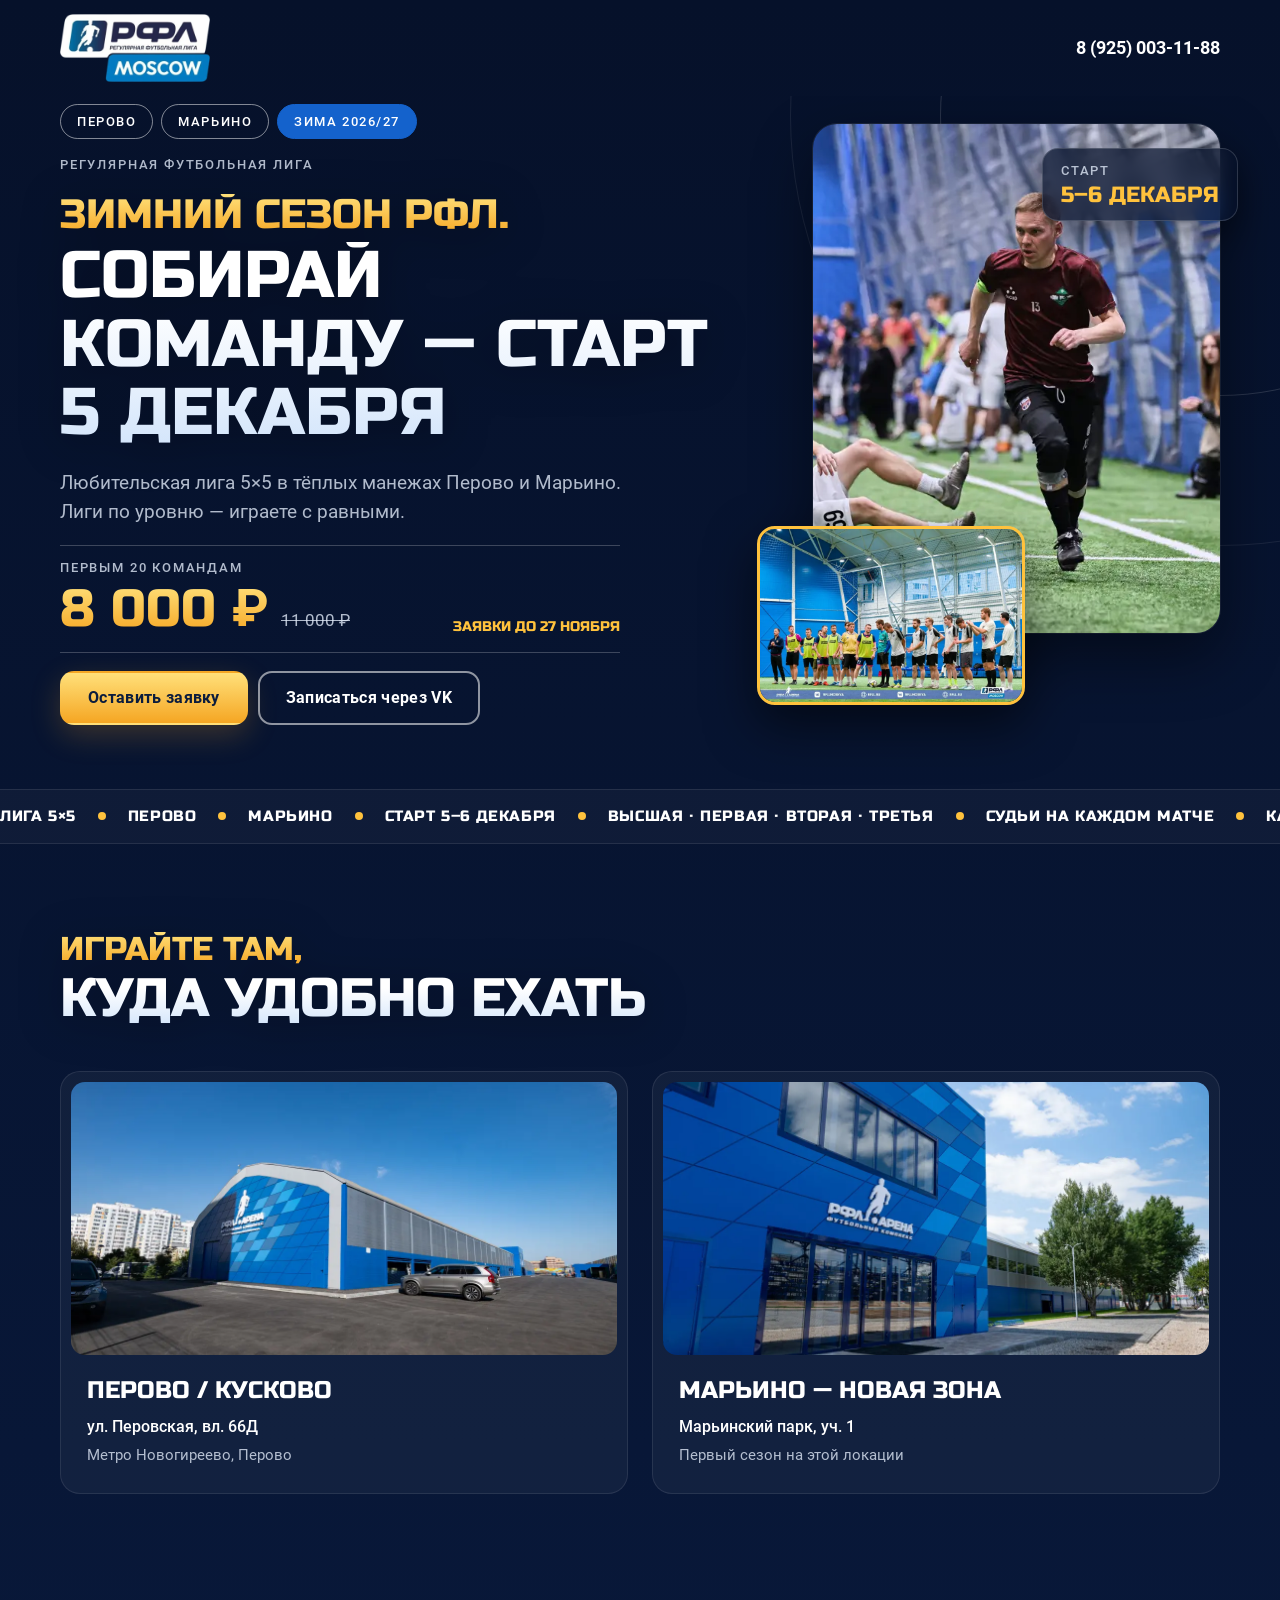
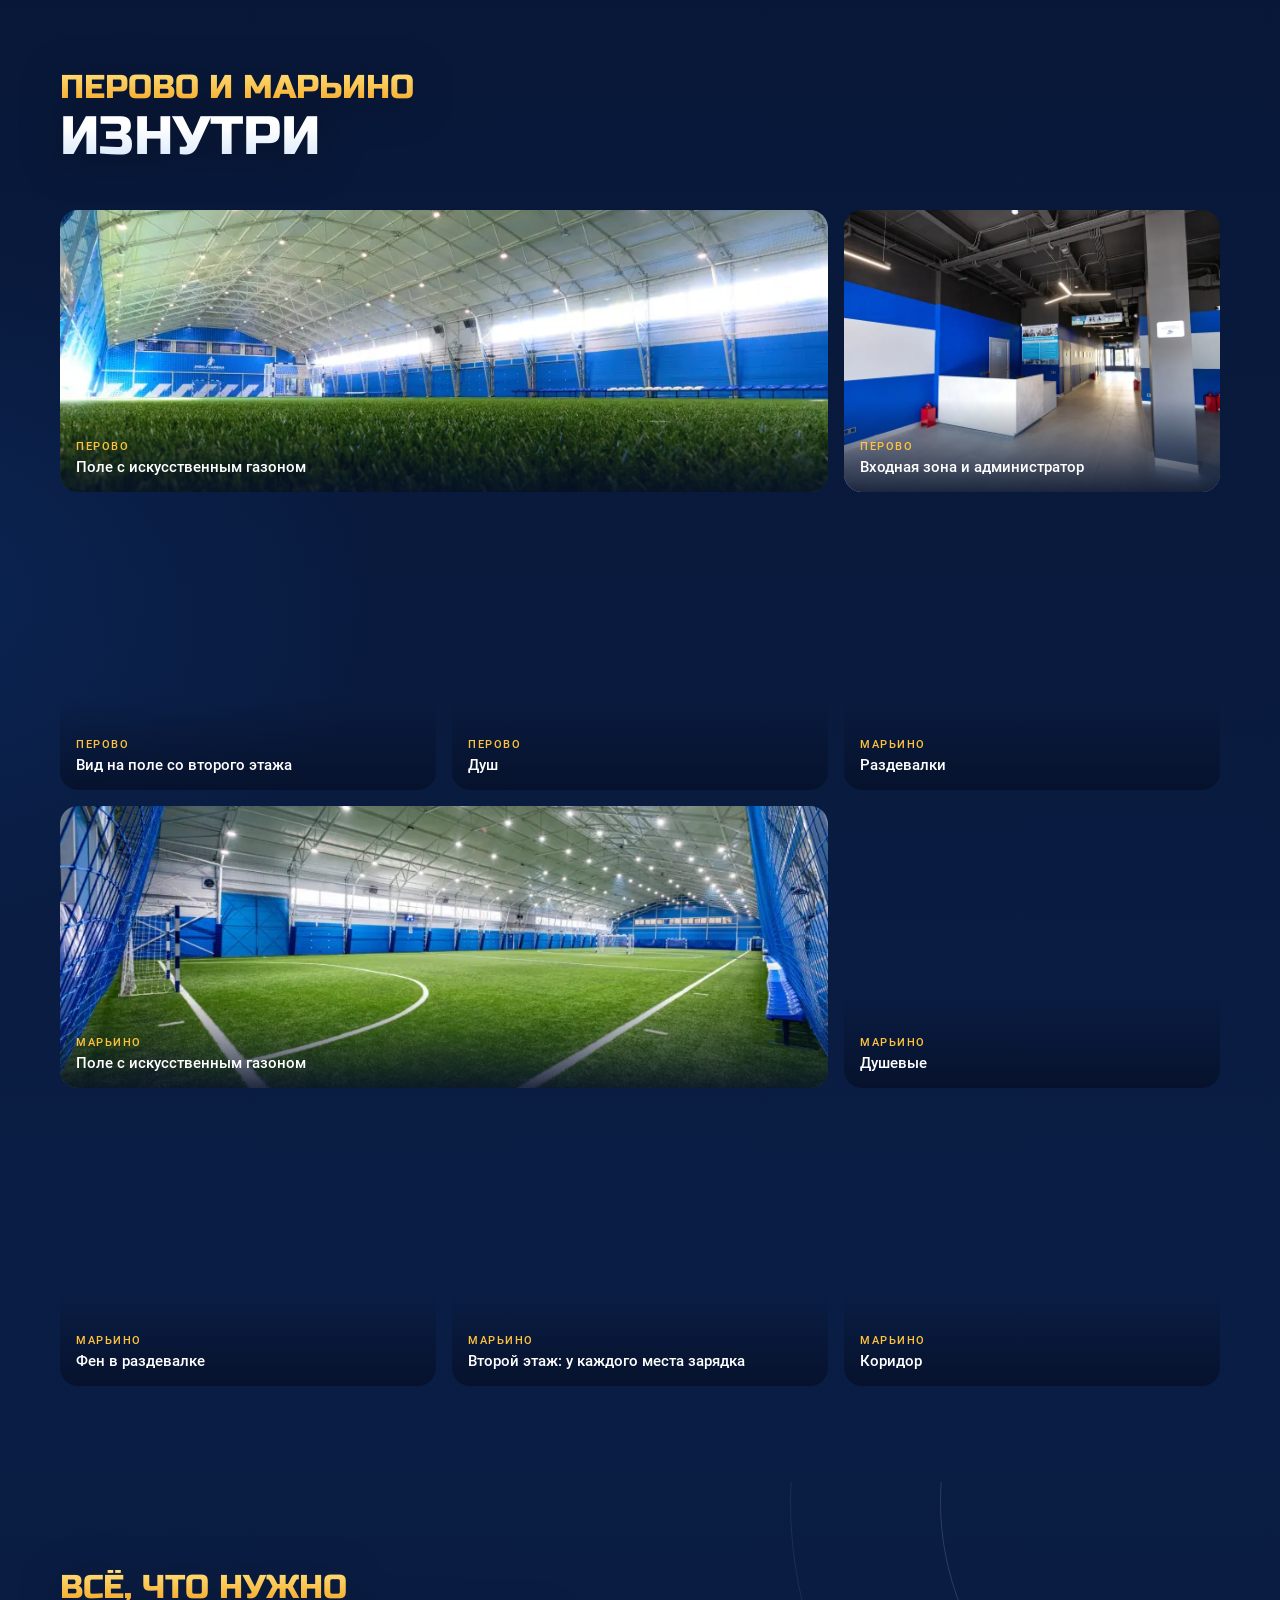
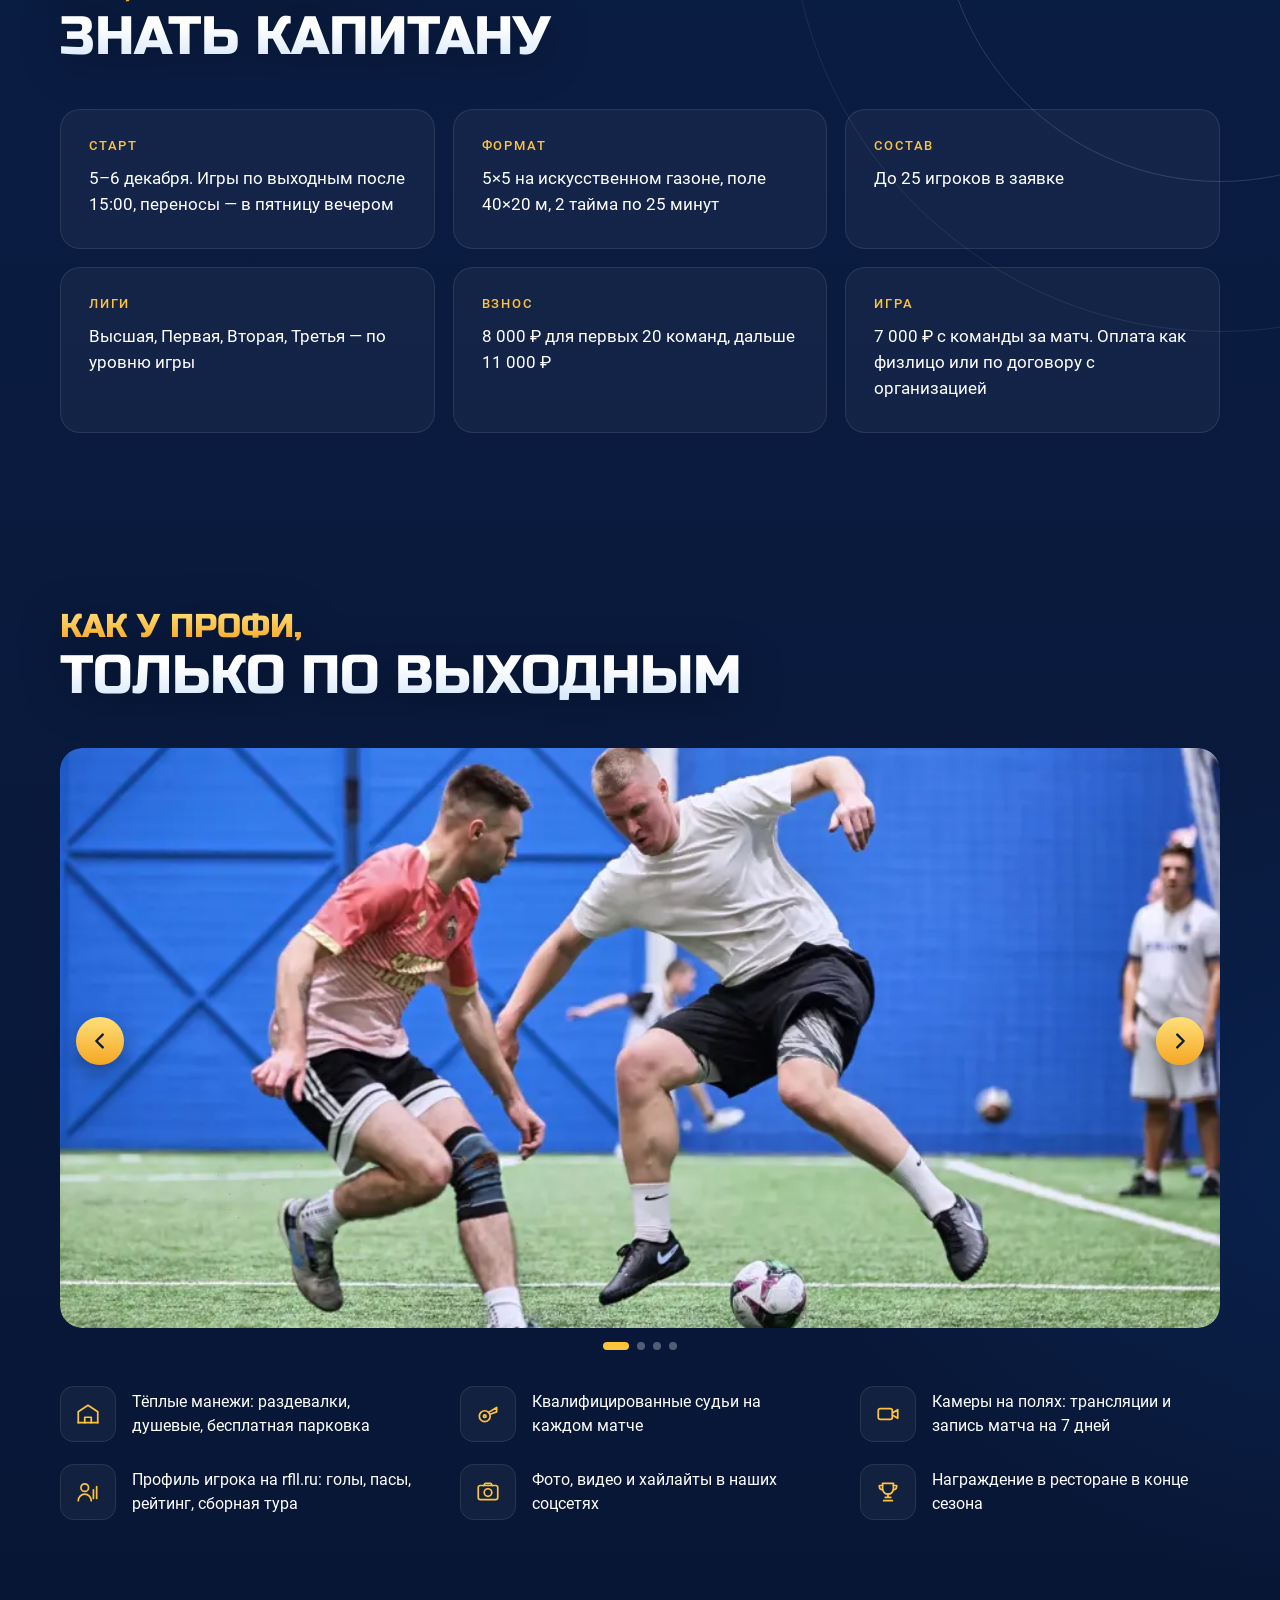
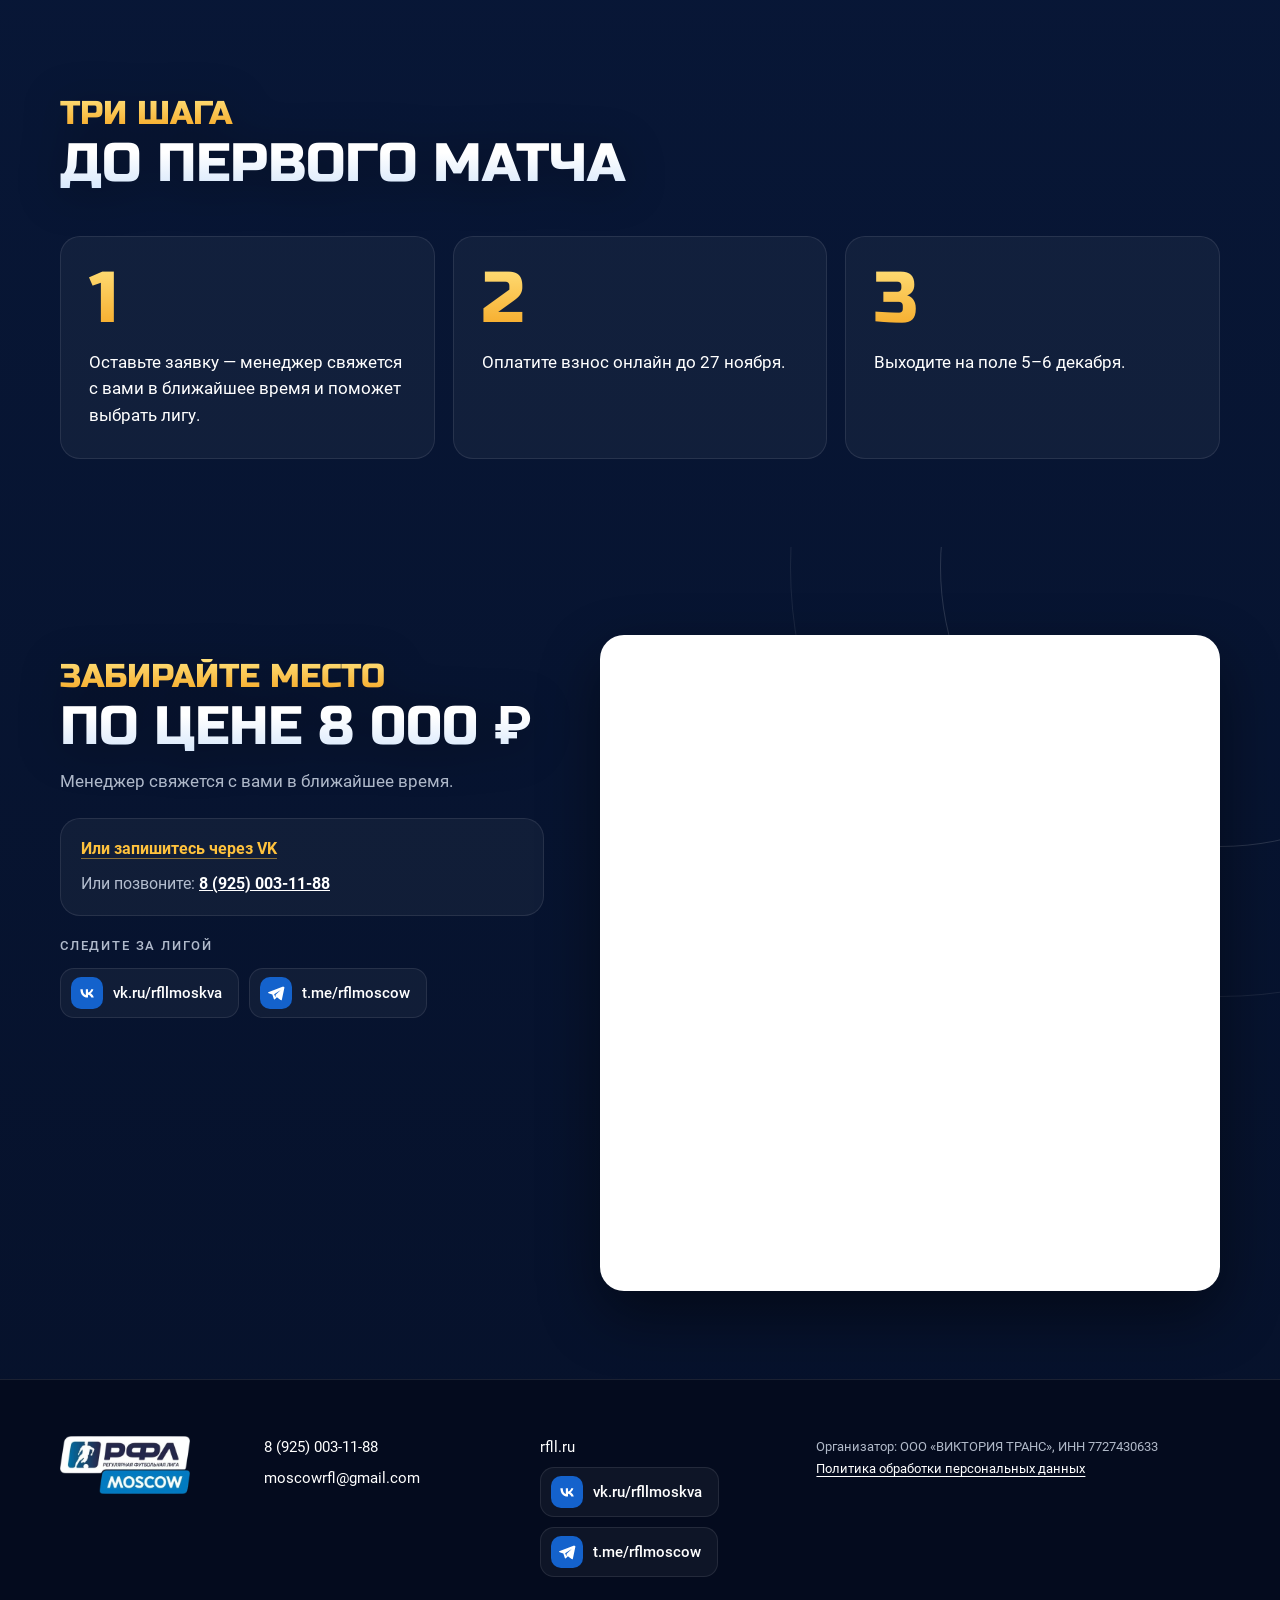
==== index.html @ 40f024b0 "Тестовая версия лендинга «Зимний сезон РФЛ» (noindex, без Метрики) Co-Authored-By: Claude Opus 5.5 <" ====
<!doctype html>
<html lang="ru">
<head>
  <meta charset="utf-8">
  <meta name="viewport" content="width=device-width, initial-scale=1, viewport-fit=cover">
  <!-- ТЕСТОВАЯ ВЕРСИЯ: не индексировать -->
  <meta name="robots" content="noindex, nofollow">
  <!-- Защита: браузер загрузит скрипты и окна только с этого сайта, из Яндекс Метрики и Яндекс Форм -->
  <meta http-equiv="Content-Security-Policy" content="default-src 'self'; script-src 'self' https://mc.yandex.ru https://mc.yandex.com https://yastatic.net https://forms.yandex.ru; style-src 'self' 'unsafe-inline'; img-src 'self' data: https://mc.yandex.ru https://mc.yandex.com; font-src 'self'; connect-src 'self' https://mc.yandex.ru https://mc.yandex.com wss://mc.yandex.ru wss://mc.yandex.com https://forms.yandex.ru; frame-src https://forms.yandex.ru https://mc.yandex.ru https://mc.yandex.com blob:; child-src blob: https://mc.yandex.ru https://mc.yandex.com; object-src 'none'; base-uri 'self'; form-action 'none'">
  <meta name="referrer" content="strict-origin-when-cross-origin">
  <title>Зимний сезон РФЛ 2026/27 — любительская лига 5×5 в Москве</title>
  <meta name="description" content="Любительская лига по мини-футболу 5×5 в тёплых манежах Перово и Марьино. Старт 5 декабря. Собирай команду и оставляй заявку.">
  <meta name="theme-color" content="#06112A">
  <meta property="og:title" content="Зимний сезон РФЛ. Собирай команду — старт 5 декабря">
  <meta property="og:description" content="Любительская лига 5×5 в тёплых манежах Перово и Марьино.">
  <meta property="og:image" content="assets/img/hero-1000.webp">
  <link rel="icon" href="assets/img/logo.webp" type="image/webp">

  <link rel="preload" href="assets/fonts/russo-one-cyrillic-400-normal.woff2" as="font" type="font/woff2" crossorigin>
  <link rel="preload" href="assets/fonts/roboto-cyrillic-400-normal.woff2" as="font" type="font/woff2" crossorigin>
  <link rel="preload" as="image" href="assets/img/hero-1000.webp" imagesrcset="assets/img/hero-1000.webp 1000w, assets/img/hero-1920.webp 1920w" imagesizes="(min-width: 960px) 560px, 100vw" fetchpriority="high">
  <link rel="stylesheet" href="style.css">

  <!-- Все тексты и настройки — в config.js. Яндекс Метрика подключается в main.js -->
  <script src="config.js" defer></script>
  <script src="main.js" defer></script>
</head>
<body>
  <noscript>
    <img src="https://mc.yandex.ru/watch/108695168" style="position:absolute;left:-9999px" alt="">
    <p class="noscript">Включите JavaScript, чтобы увидеть страницу. Или позвоните: <a href="tel:+79250031188">8 (925) 003-11-88</a></p>
  </noscript>

  <!-- 0. Шапка -->
  <header class="header">
    <div class="wrap header__in">
      <a class="header__logo" href="./" aria-label="РФЛ Москва">
        <img src="assets/img/logo.webp" width="360" height="162" alt="РФЛ — Регулярная футбольная лига, Москва" fetchpriority="high">
      </a>
      <a class="header__phone" data-tel data-phone-text href="#"></a>
    </div>
  </header>

  <main>
    <!-- 1. Первый экран -->
    <section class="hero rings" id="hero">
      <div class="wrap hero__in">
        <div class="hero__text">
          <div class="chips" id="hero-chips"></div>
          <p class="eyebrow" data-c="hero.eyebrow"></p>
          <h1 class="hero__title" data-t="hero.title"></h1>
          <p class="hero__sub" data-c="hero.subtitle"></p>
          <div class="offer" data-discount-only>
            <span class="label" data-c="earlyTeams"></span>
            <div class="offer__row">
              <span class="offer__price" data-price></span>
              <s class="offer__old" data-old-price></s>
            </div>
            <span class="offer__deadline" data-c="deadline"></span>
            <div class="countdown" id="countdown" hidden>
              <span class="label" data-c="countdownLabel"></span>
              <div class="countdown__cells" aria-live="off">
                <span><b id="cd-d">00</b>дн</span>
                <span><b id="cd-h">00</b>ч</span>
                <span><b id="cd-m">00</b>мин</span>
                <span><b id="cd-s">00</b>сек</span>
              </div>
            </div>
          </div>
          <div class="hero__btns">
            <a class="btn btn--main" href="#zayavka" data-c="hero.ctaMain"></a>
            <a class="btn btn--ghost" data-vk target="_blank" rel="noopener" data-c="hero.ctaVk"></a>
          </div>
        </div>
        <div class="hero__visual">
        <picture class="hero__photo">
          <img src="assets/img/hero-1000.webp"
               srcset="assets/img/hero-1000.webp 1000w, assets/img/hero-1920.webp 1920w"
               sizes="(min-width: 960px) 560px, 100vw" width="1920" height="1280"
               alt="Матч любительской лиги РФЛ в манеже" fetchpriority="high">
        </picture>
          <img class="hero__photo2" src="assets/img/hero-teams.webp" width="900" height="600" alt="Команды РФЛ перед матчем в манеже РФЛ Арена" loading="lazy" decoding="async">
          <div class="hero__badge"><span class="label" data-c="hero.photoBadgeLabel"></span><b data-c="hero.photoBadge"></b></div>
        </div>
      </div>
    </section>

    <!-- Бегущая строка -->
    <div class="ticker" aria-hidden="true"><div class="ticker__track" id="ticker"></div></div>

    <!-- 2. Два дивизиона -->
    <section class="section" id="divisions">
      <div class="wrap">
        <h2 class="h2 reveal" data-t="divisions.title"></h2>
        <div class="divs" id="divs-list"></div>
      </div>
    </section>

    <!-- 2а. Манежи изнутри -->
    <section class="section" id="gallery">
      <div class="wrap">
        <h2 class="h2 reveal" data-t="gallery.title"></h2>
      </div>
      <div class="gallery" id="gallery-list"></div>
    </section>

    <!-- 3. Условия -->
    <section class="section rings" id="terms">
      <div class="wrap">
        <h2 class="h2 reveal" data-t="terms.title"></h2>
        <div class="tiles" id="terms-list"></div>
      </div>
    </section>

    <!-- 4. Что получает команда -->
    <section class="section" id="benefits">
      <div class="wrap">
        <h2 class="h2 reveal" data-t="benefits.title"></h2>
        <div class="carousel reveal">
          <div class="carousel__track" id="match-photos"></div>
          <button class="carousel__btn carousel__btn--prev" type="button" aria-label="Предыдущее фото">
            <svg viewBox="0 0 24 24" aria-hidden="true"><path d="M15 5l-7 7 7 7"/></svg>
          </button>
          <button class="carousel__btn carousel__btn--next" type="button" aria-label="Следующее фото">
            <svg viewBox="0 0 24 24" aria-hidden="true"><path d="M9 5l7 7-7 7"/></svg>
          </button>
          <div class="carousel__dots" id="match-dots"></div>
        </div>
        <ul class="benefits" id="benefits-list"></ul>
      </div>
    </section>

    <!-- 5. Как записаться -->
    <section class="section" id="steps">
      <div class="wrap">
        <h2 class="h2 reveal" data-t="steps.title"></h2>
        <ol class="steps" id="steps-list"></ol>
      </div>
    </section>

    <!-- 6. Форма заявки -->
    <section class="section rings" id="zayavka">
      <div class="wrap form-wrap">
        <div class="form-head reveal">
          <h2 class="h2" data-t="form.title"></h2>
          <p class="lead" data-c="form.subtitle"></p>
        </div>

        <div class="form-card reveal" id="form-box">
          <!-- Яндекс Форма подставляется сюда из config.js (yandexFormUrl), вместе с UTM-метками -->
          <div class="form-off" id="form-off" hidden>
            <p data-c="form.unavailable"></p>
            <div class="form-off__btns">
              <a class="btn btn--main" data-tel>Позвонить</a>
              <a class="btn btn--dark" data-vk target="_blank" rel="noopener" data-c="hero.ctaVk"></a>
            </div>
          </div>
        </div>

        <div class="form-side reveal">
          <div class="form-alt">
            <a class="link-vk" data-vk target="_blank" rel="noopener" data-c="form.orVk"></a>
            <p><span data-c="form.orPhone"></span> <a data-tel data-phone-text></a></p>
          </div>
          <p class="label" data-c="socialsTitle"></p>
          <div class="socials">
            <a class="social" data-link="vkGroupUrl" target="_blank" rel="noopener" aria-label="VK лиги"><svg viewBox="0 0 24 24" aria-hidden="true"><path d="M12.8 17.5c-5.5 0-8.6-3.8-8.7-10h2.8c.1 4.6 2.1 6.5 3.7 6.9V7.5h2.6v3.9c1.6-.2 3.3-2 3.8-3.9h2.6c-.4 2.4-2.2 4.2-3.4 4.9 1.2.6 3.2 2.1 3.9 5.1h-2.9c-.6-1.9-2.1-3.3-4-3.5v3.5h-.4z"/></svg><span data-c="vkGroupText"></span></a>
            <a class="social" data-link="telegramUrl" target="_blank" rel="noopener" aria-label="Telegram лиги"><svg viewBox="0 0 24 24" aria-hidden="true"><path d="M20.6 4.3 3.4 10.9c-1.2.5-1.1 1.2-.2 1.5l4.4 1.4 1.7 5.2c.2.6.4.8.8.8s.6-.2.9-.5l2.1-2.1 4.4 3.3c.8.4 1.4.2 1.6-.8l2.9-13.6c.3-1.2-.5-1.8-1.4-1.4zM9.8 13.4l7.9-5-6.1 5.7-.3 3-1.5-3.7z"/></svg><span data-c="telegramText"></span></a>
          </div>
        </div>
      </div>
    </section>
  </main>

  <!-- 7. Подвал -->
  <footer class="footer">
    <div class="wrap footer__in">
      <img class="footer__logo" src="assets/img/logo.webp" width="360" height="162" alt="РФЛ Москва" loading="lazy">
      <div class="footer__contacts">
        <a data-tel data-phone-text></a>
        <a data-email></a>
      </div>
      <nav class="footer__links" aria-label="Мы в сети">
        <a data-link="siteUrl" target="_blank" rel="noopener">rfll.ru</a>
        <div class="socials">
            <a class="social" data-link="vkGroupUrl" target="_blank" rel="noopener" aria-label="VK лиги"><svg viewBox="0 0 24 24" aria-hidden="true"><path d="M12.8 17.5c-5.5 0-8.6-3.8-8.7-10h2.8c.1 4.6 2.1 6.5 3.7 6.9V7.5h2.6v3.9c1.6-.2 3.3-2 3.8-3.9h2.6c-.4 2.4-2.2 4.2-3.4 4.9 1.2.6 3.2 2.1 3.9 5.1h-2.9c-.6-1.9-2.1-3.3-4-3.5v3.5h-.4z"/></svg><span data-c="vkGroupText"></span></a>
            <a class="social" data-link="telegramUrl" target="_blank" rel="noopener" aria-label="Telegram лиги"><svg viewBox="0 0 24 24" aria-hidden="true"><path d="M20.6 4.3 3.4 10.9c-1.2.5-1.1 1.2-.2 1.5l4.4 1.4 1.7 5.2c.2.6.4.8.8.8s.6-.2.9-.5l2.1-2.1 4.4 3.3c.8.4 1.4.2 1.6-.8l2.9-13.6c.3-1.2-.5-1.8-1.4-1.4zM9.8 13.4l7.9-5-6.1 5.7-.3 3-1.5-3.7z"/></svg><span data-c="telegramText"></span></a>
          </div>
      </nav>
      <p class="footer__legal">
        Организатор: <span data-c="orgName"></span>, ИНН <span data-c="orgInn"></span><br>
        <a data-privacy target="_blank" rel="noopener">Политика обработки персональных данных</a>
      </p>
    </div>
  </footer>

  <!-- Просмотр фото крупно -->
  <dialog class="viewer" id="viewer" aria-label="Фото крупно">
    <img id="viewer-img" alt="">
    <p class="viewer__cap" id="viewer-cap"></p>
    <button class="viewer__close" type="button" aria-label="Закрыть">×</button>
  </dialog>

  <!-- Липкая кнопка на телефоне -->
  <div class="sticky" id="sticky" aria-hidden="true">
    <a class="btn btn--main btn--wide" href="#zayavka" tabindex="-1" data-c="stickyCta"></a>
  </div>
</body>
</html>
---- style.css ----
/* ============================================================
   ЦВЕТА — меняйте здесь, они применяются ко всей странице.
   Стиль — типографика креативов лиги (золото + белый, широкий шрифт)
   на глубоком тёмно-синем фоне с мягким синим свечением.
   ============================================================ */
:root {
  --bg: #06112A;          /* фон страницы — глубокий тёмно-синий */
  --bg-2: #0A1D44;        /* фон, светлее — для перехода */
  --glow: rgba(30, 110, 225, .32);    /* синее свечение на фоне */
  --blue: #1462CC;        /* фирменный синий: плашки, акценты */
  --navy: #0B1C3D;        /* тёмные плашки, иконки */
  --navy-soft: rgba(255, 255, 255, .045); /* карточки «стекло» */
  --card-line: rgba(255, 255, 255, .09);  /* тонкая рамка карточек */
  --gold-1: #FFE07A;      /* золото: светлый край */
  --gold-2: #F5A623;      /* золото: тёмный край */
  --gold: #FFC23D;        /* золото одним цветом (иконки, ссылки) */
  --white: #FFFFFF;
  --ice: #D3E5FB;         /* холодный белый в градиенте заголовков */
  --muted: rgba(225, 234, 248, .78);   /* второстепенный текст */
  --line: rgba(255, 255, 255, .22);

  --font-head: 'Russo One', 'Arial Black', sans-serif;  /* широкий шрифт заголовков, как в креативах */
  --font-text: 'Roboto', 'Arial', sans-serif;           /* текст, как на rfll.ru */
  --radius: 20px;
  --wrap: 1200px;
}

/* ---------- Шрифты (локально, с кириллицей) ---------- */
@font-face { font-family: 'Russo One'; font-style: normal; font-weight: 400; font-display: swap;
  src: url(assets/fonts/russo-one-cyrillic-400-normal.woff2) format('woff2'); unicode-range: U+0301, U+0400-045F, U+0490-0491, U+04B0-04B1, U+2116; }
@font-face { font-family: 'Russo One'; font-style: normal; font-weight: 400; font-display: swap;
  src: url(assets/fonts/russo-one-latin-400-normal.woff2) format('woff2'); unicode-range: U+0000-00FF, U+0131, U+0152-0153, U+02BB-02BC, U+02C6, U+02DA, U+02DC, U+2000-206F, U+20AC, U+2122, U+2191, U+2193, U+2212, U+2215, U+FEFF, U+FFFD; }
@font-face { font-family: 'Roboto'; font-style: normal; font-weight: 400; font-display: swap;
  src: url(assets/fonts/roboto-cyrillic-400-normal.woff2) format('woff2'); unicode-range: U+0301, U+0400-045F, U+0490-0491, U+04B0-04B1, U+2116; }
@font-face { font-family: 'Roboto'; font-style: normal; font-weight: 400; font-display: swap;
  src: url(assets/fonts/roboto-latin-ext-400-normal.woff2) format('woff2'); unicode-range: U+0100-02AF, U+20A0-20AB, U+20AD-20C0, U+2113, U+2C60-2C7F, U+A720-A7FF; }
@font-face { font-family: 'Roboto'; font-style: normal; font-weight: 400; font-display: swap;
  src: url(assets/fonts/roboto-latin-400-normal.woff2) format('woff2'); unicode-range: U+0000-00FF, U+0131, U+0152-0153, U+02BB-02BC, U+02C6, U+02DA, U+02DC, U+2000-206F, U+20AC, U+2122, U+2191, U+2193, U+2212, U+2215, U+FEFF, U+FFFD; }
@font-face { font-family: 'Roboto'; font-style: normal; font-weight: 500; font-display: swap;
  src: url(assets/fonts/roboto-cyrillic-500-normal.woff2) format('woff2'); unicode-range: U+0301, U+0400-045F, U+0490-0491, U+04B0-04B1, U+2116; }
@font-face { font-family: 'Roboto'; font-style: normal; font-weight: 500; font-display: swap;
  src: url(assets/fonts/roboto-latin-ext-500-normal.woff2) format('woff2'); unicode-range: U+0100-02AF, U+20A0-20AB, U+20AD-20C0, U+2113, U+2C60-2C7F, U+A720-A7FF; }
@font-face { font-family: 'Roboto'; font-style: normal; font-weight: 500; font-display: swap;
  src: url(assets/fonts/roboto-latin-500-normal.woff2) format('woff2'); unicode-range: U+0000-00FF, U+0131, U+0152-0153, U+02BB-02BC, U+02C6, U+02DA, U+02DC, U+2000-206F, U+20AC, U+2122, U+2191, U+2193, U+2212, U+2215, U+FEFF, U+FFFD; }
@font-face { font-family: 'Roboto'; font-style: normal; font-weight: 700; font-display: swap;
  src: url(assets/fonts/roboto-cyrillic-700-normal.woff2) format('woff2'); unicode-range: U+0301, U+0400-045F, U+0490-0491, U+04B0-04B1, U+2116; }
@font-face { font-family: 'Roboto'; font-style: normal; font-weight: 700; font-display: swap;
  src: url(assets/fonts/roboto-latin-ext-700-normal.woff2) format('woff2'); unicode-range: U+0100-02AF, U+20A0-20AB, U+20AD-20C0, U+2113, U+2C60-2C7F, U+A720-A7FF; }
@font-face { font-family: 'Roboto'; font-style: normal; font-weight: 700; font-display: swap;
  src: url(assets/fonts/roboto-latin-700-normal.woff2) format('woff2'); unicode-range: U+0000-00FF, U+0131, U+0152-0153, U+02BB-02BC, U+02C6, U+02DA, U+02DC, U+2000-206F, U+20AC, U+2122, U+2191, U+2193, U+2212, U+2215, U+FEFF, U+FFFD; }

/* ---------- База ---------- */
*, *::before, *::after { box-sizing: border-box; }
html { -webkit-text-size-adjust: 100%; scroll-padding-top: 16px; }
body {
  margin: 0;
  background:
    radial-gradient(1100px 620px at 88% -8%, var(--glow), transparent 62%),
    radial-gradient(900px 600px at -12% 34%, rgba(20, 98, 204, .16), transparent 60%),
    radial-gradient(1000px 700px at 110% 68%, rgba(20, 98, 204, .14), transparent 60%),
    linear-gradient(180deg, var(--bg) 0%, var(--bg-2) 45%, var(--bg) 100%);
  background-color: var(--bg);
  color: var(--white);
  font: 400 16px/1.55 var(--font-text);
  -webkit-font-smoothing: antialiased;
  overflow-x: hidden;
}
img { display: block; max-width: 100%; height: auto; }
a { color: inherit; }
p, h1, h2, h3 { margin: 0; }
:focus-visible { outline: 3px solid var(--gold); outline-offset: 3px; border-radius: 4px; }

.wrap { width: 100%; max-width: var(--wrap); margin: 0 auto; padding: 0 20px; }

/* Двухцветные заголовки, как в креативах: золотая строка + крупная белая.
   Части делятся символом | в config.js */
.t-gold, .t-white { display: block; }
.t-gold {
  background: linear-gradient(180deg, var(--gold-1), var(--gold-2));
  -webkit-background-clip: text; background-clip: text; color: transparent;
  font-size: .62em;
  margin-bottom: .14em;
}
.t-white {
  background: linear-gradient(180deg, var(--white) 30%, var(--ice));
  -webkit-background-clip: text; background-clip: text; color: transparent;
}
.h2, .hero__title {
  font-family: var(--font-head);
  font-weight: 400;
  text-transform: uppercase;
  filter: drop-shadow(0 6px 22px rgba(0, 0, 0, .35));
}
.h2 {
  font-size: clamp(28px, 6.6vw, 54px);
  line-height: 1.04;
  margin-bottom: clamp(28px, 5vw, 44px);
  max-width: 16em;
}
.h3 { font: 400 20px/1.15 var(--font-head); text-transform: uppercase; }
.rub { font-family: var(--font-text); font-weight: 700; }   /* в Russo One нет знака ₽ */

/* Подписи капсом с разрядкой */
.label, .eyebrow {
  font: 500 13px/1.3 var(--font-text);
  letter-spacing: .14em;
  text-transform: uppercase;
  color: var(--muted);
}
.lead { color: var(--muted); font-size: 17px; }

/* Плашки-«таблетки» */
.chips { display: flex; flex-wrap: wrap; gap: 8px; }
.chip {
  font: 500 13px/1 var(--font-text); letter-spacing: .12em; text-transform: uppercase;
  padding: 10px 16px; border-radius: 999px;
  border: 1.5px solid rgba(255, 255, 255, .85);
}
.chip { border-color: rgba(255, 255, 255, .5); }
.chip--dark { background: var(--blue); border-color: var(--blue); }

/* Тонкие окружности-декор в углу блока, как в креативах */
.rings { overflow: hidden; }
.rings::before, .rings::after {
  content: ''; position: absolute; z-index: -1; pointer-events: none;
  border-radius: 50%; border: 1px solid rgba(255, 255, 255, .14);
}
.rings::before { width: 560px; height: 560px; right: -220px; top: -260px; }
.rings::after { width: 860px; height: 860px; right: -370px; top: -410px; border-color: rgba(255, 255, 255, .08); }

/* ---------- Кнопки ---------- */
.btn {
  display: inline-flex; align-items: center; justify-content: center; gap: 10px;
  min-height: 54px; padding: 12px 26px;
  border-radius: 14px; border: 2px solid transparent;
  font: 700 16px/1.2 var(--font-text); letter-spacing: .02em;
  text-decoration: none; text-align: center;
  cursor: pointer;
  transition: filter .2s, background-color .2s, border-color .2s;
}
.btn--main { background: linear-gradient(180deg, var(--gold-1), var(--gold-2)); color: var(--navy); box-shadow: 0 10px 30px rgba(245, 166, 35, .22); }
.btn--main:hover { filter: brightness(1.06); }
.btn--ghost { border-color: rgba(255, 255, 255, .55); color: var(--white); background: transparent; }
.btn--ghost:hover { background: rgba(255, 255, 255, .12); border-color: var(--white); }
.btn--dark { background: var(--navy); color: var(--white); }
.btn--dark:hover { background: #142a55; }
.btn--wide { width: 100%; }

/* ---------- 0. Шапка ---------- */
.header__in { display: flex; align-items: center; justify-content: space-between; height: 72px; }
.header__logo img { width: 112px; }
.header__phone { font: 700 15px/1 var(--font-text); text-decoration: none; white-space: nowrap; padding: 10px 0; }
.header__phone:hover { color: var(--gold); }

/* ---------- 1. Первый экран ---------- */
.hero { position: relative; padding: 4px 0 40px; isolation: isolate; }
.hero__in { display: grid; gap: 28px; }
.hero__text { display: grid; gap: 14px; align-content: start; min-width: 0; }
.hero__title { font-size: clamp(29px, 8.6vw, 66px); line-height: 1.04; margin: 2px 0; }
.hero__sub { color: var(--muted); font-size: clamp(15px, 4vw, 19px); max-width: 32em; }

.offer {
  display: grid; grid-template-columns: 1fr auto; gap: 6px 18px; align-items: end;
  padding: 14px 0 16px;
  border-top: 1px solid var(--line); border-bottom: 1px solid var(--line);
  max-width: 560px;
}
.offer .label { grid-column: 1 / -1; }
.offer__row { display: flex; align-items: baseline; gap: 12px; flex-wrap: wrap; }
.offer__price {
  font: 400 40px/1 var(--font-head);
  background: linear-gradient(180deg, var(--gold-1), var(--gold-2));
  -webkit-background-clip: text; background-clip: text; color: transparent;
}
.offer__old { color: var(--muted); font-size: 17px; }
.offer__deadline { font: 400 14px/1.2 var(--font-head); text-transform: uppercase; color: var(--gold); text-align: right; }

/* Обратный отсчёт */
.countdown { grid-column: 1 / -1; display: grid; gap: 8px; margin-top: 6px; }
.countdown[hidden] { display: none; }
.countdown__cells { display: flex; gap: 8px; }
.countdown__cells span {
  display: grid; justify-items: center; gap: 2px; min-width: 58px; padding: 8px 6px 7px;
  border-radius: 12px; background: var(--navy-soft); border: 1px solid var(--card-line);
  font: 500 11px/1 var(--font-text); letter-spacing: .08em; text-transform: uppercase; color: var(--muted);
}
.countdown__cells b { font: 400 24px/1 var(--font-head); color: var(--white); font-variant-numeric: tabular-nums; }

.hero__btns { display: flex; flex-direction: column; gap: 10px; }
/* Коллаж на первом экране */
.hero__visual { position: relative; }
.hero__badge { display: none; }
.hero__photo2 {
  display: block; width: 100%; margin-top: 12px;
  aspect-ratio: 3 / 2; object-fit: cover; border-radius: 18px;
  border: 2px solid var(--gold); box-shadow: 0 18px 40px rgba(0, 0, 0, .45);
}
.hero__photo { display: block; border-radius: 24px; overflow: hidden; box-shadow: 0 24px 60px rgba(0, 0, 0, .45), 0 0 0 1px var(--card-line); }
.hero__photo img { width: 100%; aspect-ratio: 4 / 3; object-fit: cover; object-position: 58% 30%; }

@media (max-width: 559px) {
  .offer { grid-template-columns: 1fr; }
  .offer__deadline { text-align: left; }
}
@media (min-width: 560px) {
  .hero__btns { flex-direction: row; }
}
@media (min-width: 960px) {
  .header__in { height: 96px; }
  .header__logo img { width: 150px; }
  .header__phone { font-size: 18px; }
  .hero { padding: 8px 0 64px; }
  .hero__in { grid-template-columns: 1.4fr 1fr; gap: 48px; align-items: center; }
  .hero__text { gap: 18px; }
  .hero__photo img { aspect-ratio: 4 / 5; }
  .offer__price { font-size: 52px; }
  .hero__visual { padding: 0 0 72px 56px; }
  .hero__photo2 {
    position: absolute; left: 0; bottom: 0; width: 58%; margin: 0;
    border-width: 3px; box-shadow: 0 20px 50px rgba(0, 0, 0, .55);
  }
  .hero__badge {
    display: grid; gap: 4px; position: absolute; top: 24px; right: -18px;
    padding: 14px 18px; border-radius: 16px;
    background: rgba(6, 17, 42, .72); border: 1px solid rgba(255, 255, 255, .16);
    backdrop-filter: blur(10px); -webkit-backdrop-filter: blur(10px);
    box-shadow: 0 14px 34px rgba(0, 0, 0, .45);
  }
  .hero__badge b { font: 400 22px/1 var(--font-head); text-transform: uppercase; color: var(--gold); }
}
/* Низкие экраны телефонов (iPhone SE и т.п.): всё должно влезть до кнопки */
@media (max-width: 559px) and (max-height: 700px) {
  .header__in { height: 62px; }
  .hero .chips { display: none; }
  .hero__text { gap: 10px; }
  .hero__title { font-size: 26px; }
  .hero__sub { font-size: 14px; }
  .offer { padding: 10px 0 12px; }
  .offer__price { font-size: 32px; }
  .btn { min-height: 48px; }
  .hero__btns { gap: 8px; }
}

/* ---------- Бегущая строка ---------- */
.ticker {
  overflow: hidden; white-space: nowrap;
  border-top: 1px solid var(--card-line); border-bottom: 1px solid var(--card-line);
  background: rgba(255, 255, 255, .03);
  padding: 14px 0;
}
.ticker__track { display: inline-flex; animation: ticker 40s linear infinite; }
.ticker__track span {
  display: inline-flex; align-items: center;
  font: 400 15px/1 var(--font-head); text-transform: uppercase; letter-spacing: .04em; color: var(--white);
}
.ticker__track span::after { content: ''; width: 8px; height: 8px; margin: 0 22px; border-radius: 50%; background: var(--gold); }
@keyframes ticker { to { transform: translateX(-50%); } }

/* Появление первого экрана по очереди при загрузке */
@keyframes rise { from { opacity: 0; transform: translateY(22px); } to { opacity: 1; transform: none; } }
.hero__text > *, .hero__visual { animation: rise .7s cubic-bezier(.2, .7, .2, 1) both; }
.hero__text > :nth-child(2) { animation-delay: .06s; }
.hero__text > :nth-child(3) { animation-delay: .12s; }
.hero__text > :nth-child(4) { animation-delay: .2s; }
.hero__text > :nth-child(5) { animation-delay: .28s; }
.hero__text > :nth-child(6) { animation-delay: .36s; }
.hero__visual { animation-delay: .2s; }

/* ---------- Секции ---------- */
.section { padding: clamp(56px, 8vw, 88px) 0; position: relative; isolation: isolate; }

/* 2. Дивизионы */
.divs { display: grid; gap: 20px; }
.div-card { background: var(--navy-soft); border: 1px solid var(--card-line); border-radius: var(--radius); padding: 10px; }
.div-card img { width: 100%; aspect-ratio: 16 / 8; object-fit: cover; border-radius: 14px; }
.div-card__body { padding: 18px 12px 12px; }
.div-card__addr { margin-top: 10px; font-weight: 500; }
.div-card__note { margin-top: 4px; color: var(--muted); font-size: 15px; }
@media (min-width: 760px) {
  .divs { grid-template-columns: 1fr 1fr; gap: 24px; }
  .div-card__body { padding: 22px 16px 16px; }
  .h3 { font-size: 24px; }
}

/* 3. Условия */
.tiles { display: grid; gap: 12px; grid-template-columns: 1fr; }
.tile { padding: 22px 22px 24px; border-radius: var(--radius); background: var(--navy-soft); border: 1px solid var(--card-line); }
.tile .label { color: var(--gold); margin-bottom: 10px; }
.tile__text { font-size: 16px; }
@media (min-width: 600px) { .tiles { grid-template-columns: 1fr 1fr; } }
@media (min-width: 960px) {
  .tiles { grid-template-columns: repeat(3, 1fr); gap: 18px; }
  .tile { padding: 28px 28px 30px; }
  .tile__text { font-size: 17px; }
}

/* Фото-кнопка: по клику открывается крупно */
.photo {
  display: block; width: 100%; padding: 0; border: 0; background: none; cursor: zoom-in;
  border-radius: 18px; overflow: hidden; position: relative;
}
.photo img { width: 100%; height: 100%; object-fit: cover; transition: transform .5s ease; }
.photo:hover img { transform: scale(1.04); }

/* 2а. Галерея манежей: на телефоне листается пальцем, на компьютере — сетка */
.gallery {
  display: grid; grid-auto-flow: column; grid-auto-columns: 78%;
  gap: 12px; overflow-x: auto; scroll-snap-type: x mandatory;
  padding: 0 20px 8px; scrollbar-width: none;
}
.gallery::-webkit-scrollbar { display: none; }
.gallery__item { margin: 0; scroll-snap-align: center; }
.gallery__item .photo { aspect-ratio: 4 / 3; }
.gallery__item figcaption {
  position: absolute; left: 0; right: 0; bottom: 0;
  padding: 40px 16px 14px; text-align: left;
  font: 500 15px/1.3 var(--font-text); color: var(--white);
  background: linear-gradient(0deg, rgba(6, 17, 42, .88), rgba(6, 17, 42, 0));
}
.gallery__item figcaption .label { display: block; color: var(--gold); font-size: 11px; margin-bottom: 4px; }
@media (min-width: 900px) {
  .gallery {
    grid-auto-flow: row; grid-template-columns: repeat(3, minmax(0, 1fr)); grid-auto-columns: auto;
    overflow: visible; gap: 16px;
    width: 100%; max-width: var(--wrap); margin: 0 auto;
    grid-auto-flow: row dense;
  }
  /* широкие фото — на две колонки, высота как у соседей в ряду */
  .gallery__item { display: flex; min-width: 0; }
  .gallery__item .photo { flex: 1; min-width: 0; }
  .gallery__item--wide { grid-column: span 2; }
  .gallery__item--wide .photo { aspect-ratio: auto; }
  .gallery__item--wide .photo img { position: absolute; inset: 0; }
}

/* 4. Что получает команда — карусель фото с матчей */
.carousel { position: relative; margin-bottom: 36px; }
.carousel__track {
  display: grid; grid-auto-flow: column; grid-auto-columns: 100%;
  column-gap: 12px; overflow-x: auto; scroll-snap-type: x mandatory;
  border-radius: 22px; scrollbar-width: none;
}
.carousel__track::-webkit-scrollbar { display: none; }
.carousel__slide { scroll-snap-align: start; }
.carousel__slide .photo { aspect-ratio: 4 / 3; border-radius: 22px; }
.carousel__btn {
  position: absolute; top: calc(50% - 32px); z-index: 2;
  width: 48px; height: 48px; border-radius: 50%; border: 0; cursor: pointer;
  display: none; place-items: center;
  background: linear-gradient(180deg, var(--gold-1), var(--gold-2));
  box-shadow: 0 8px 22px rgba(0, 0, 0, .35);
}
.carousel__btn svg { width: 22px; height: 22px; fill: none; stroke: var(--navy); stroke-width: 2.6; stroke-linecap: round; stroke-linejoin: round; }
.carousel__btn--prev { left: 16px; }
.carousel__btn--next { right: 16px; }
.carousel__dots { display: flex; justify-content: center; gap: 8px; margin-top: 14px; }
.carousel__dots button {
  width: 8px; height: 8px; padding: 0; border: 0; border-radius: 99px; cursor: pointer;
  background: rgba(255, 255, 255, .3); transition: width .25s, background-color .25s;
}
.carousel__dots button.is-on { width: 26px; background: var(--gold); }
@media (min-width: 760px) {
  .carousel__slide .photo { aspect-ratio: 16 / 8; }
  .carousel__btn { display: grid; }
}
.benefits { list-style: none; margin: 0; padding: 0; display: grid; gap: 18px; }
.benefit { display: flex; gap: 16px; align-items: center; font-size: 16px; }
.benefit svg {
  flex: none; width: 56px; height: 56px; padding: 14px;
  border-radius: 14px;
  background: var(--navy-soft); border: 1px solid var(--card-line);
  fill: none; stroke: var(--gold); stroke-width: 1.6; stroke-linecap: round; stroke-linejoin: round;
}
@media (min-width: 760px) { .benefits { grid-template-columns: 1fr 1fr; gap: 22px 40px; } }
@media (min-width: 1040px) { .benefits { grid-template-columns: repeat(3, 1fr); } }

/* 5. Шаги */
.steps { list-style: none; margin: 0; padding: 0; display: grid; gap: 14px; }
.step {
  display: flex; gap: 18px; align-items: center;
  background: var(--navy-soft); border: 1px solid var(--card-line); border-radius: var(--radius);
  padding: 18px 22px;
}
.step__num {
  flex: none;
  font: 400 52px/1 var(--font-head);
  background: linear-gradient(180deg, var(--gold-1), var(--gold-2));
  -webkit-background-clip: text; background-clip: text; color: transparent;
  min-width: 44px;
}
.step p { font-size: 17px; }
@media (min-width: 860px) {
  .steps { grid-template-columns: repeat(3, 1fr); gap: 18px; }
  .step { flex-direction: column; align-items: flex-start; gap: 14px; padding: 26px 28px 30px; }
  .step__num { font-size: 72px; }
}

/* 6. Форма */
.form-wrap { display: grid; gap: 24px; }
.form-head .h2 { margin-bottom: 12px; }
.form-card {
  background: var(--white);
  color: var(--navy);
  border-radius: 24px;
  padding: 24px 20px;
  max-width: 620px;
  width: 100%;
  box-shadow: 0 24px 60px rgba(0, 0, 0, .45);
}
.form-card:has(.form-frame) { padding: 8px; }
/* Окно Яндекс Формы */
.form-frame { display: block; width: 100%; min-height: 640px; border: 0; }
.form-off { display: grid; gap: 16px; font-size: 17px; }
.form-off[hidden] { display: none; }
.form-off__btns { display: flex; flex-wrap: wrap; gap: 10px; }

/* Запасные способы и соцсети */
.form-side { display: grid; gap: 14px; max-width: 520px; align-content: start; }
.form-alt {
  display: grid; gap: 10px;
  background: var(--navy-soft); border: 1px solid var(--card-line); border-radius: var(--radius);
  padding: 18px 20px; color: var(--muted);
}
.form-side .label { margin-top: 8px; }

/* Кнопки соцсетей */
.socials { display: flex; flex-wrap: wrap; gap: 10px; }
.social {
  display: inline-flex; align-items: center; gap: 10px;
  min-height: 48px; padding: 8px 16px 8px 10px;
  border-radius: 14px; border: 1px solid var(--card-line);
  background: var(--navy-soft);
  font: 500 15px/1 var(--font-text); color: var(--white); text-decoration: none;
  transition: border-color .2s, background-color .2s;
}
.social:hover { border-color: var(--gold); background: rgba(255, 194, 61, .08); }
.social svg { width: 32px; height: 32px; padding: 6px; border-radius: 10px; background: var(--blue); fill: var(--white); flex: none; }

/* Просмотр фото крупно */
.viewer {
  border: 0; padding: 0; background: transparent; max-width: min(1200px, 94vw); max-height: 92vh; overflow: visible;
}
.viewer::backdrop { background: rgba(3, 9, 24, .9); }
.viewer img { max-width: 100%; max-height: 82vh; border-radius: 16px; margin: 0 auto; }
.viewer__cap { color: var(--white); text-align: center; margin-top: 12px; font-size: 15px; }
.viewer__close {
  position: absolute; top: -14px; right: -6px;
  width: 44px; height: 44px; border-radius: 50%; border: 0;
  background: var(--gold); color: var(--navy); font: 700 26px/1 var(--font-text); cursor: pointer;
}
.form-alt a { color: var(--white); font-weight: 700; }
.form-alt .link-vk { color: var(--gold); text-decoration-color: rgba(255, 194, 61, .5); text-underline-offset: 4px; }

@media (min-width: 900px) {
  .form-wrap { grid-template-columns: 1fr 620px; grid-template-rows: auto 1fr; column-gap: 56px; align-items: start; }
  .form-head { padding-top: 24px; }
  .form-card { grid-row: span 2; padding: 36px 36px 32px; }
}

/* 7. Подвал */
.footer { background: #040B1E; border-top: 1px solid var(--card-line); padding: 56px 0 120px; font-size: 15px; color: var(--muted); }
.footer__in { display: grid; gap: 24px; }
.footer__logo { width: 130px; }
.footer__contacts, .footer__links { display: grid; gap: 8px; }
.footer a { color: var(--white); text-decoration: none; }
.footer a:hover { color: var(--gold); }
.footer__legal { font-size: 13px; line-height: 1.7; }
.footer__legal a { text-decoration: underline; text-underline-offset: 3px; }
@media (min-width: 900px) {
  .footer { padding-bottom: 56px; }
  .footer__in { grid-template-columns: 180px 1fr 1fr 1.6fr; align-items: start; }
}

/* ---------- Липкая кнопка (только телефон) ---------- */
.sticky {
  position: fixed; left: 0; right: 0; bottom: 0; z-index: 10;
  padding: 10px 16px calc(10px + env(safe-area-inset-bottom));
  background: linear-gradient(0deg, rgba(6, 17, 42, .95) 60%, rgba(6, 17, 42, 0));
  transform: translateY(110%);
  transition: transform .3s ease;
}
.sticky.is-on { transform: none; }
@media (min-width: 900px) { .sticky { display: none; } }

/* ---------- Мягкое появление блоков ---------- */
.js-reveal .reveal { opacity: 0; transform: translateY(18px); transition: opacity .6s ease, transform .6s ease; }
.js-reveal .reveal.is-in { opacity: 1; transform: none; }
@media (prefers-reduced-motion: reduce) {
  * { scroll-behavior: auto !important; transition: none !important; animation: none !important; }
  .ticker { overflow-x: auto; }
}

.noscript { padding: 20px; text-align: center; }
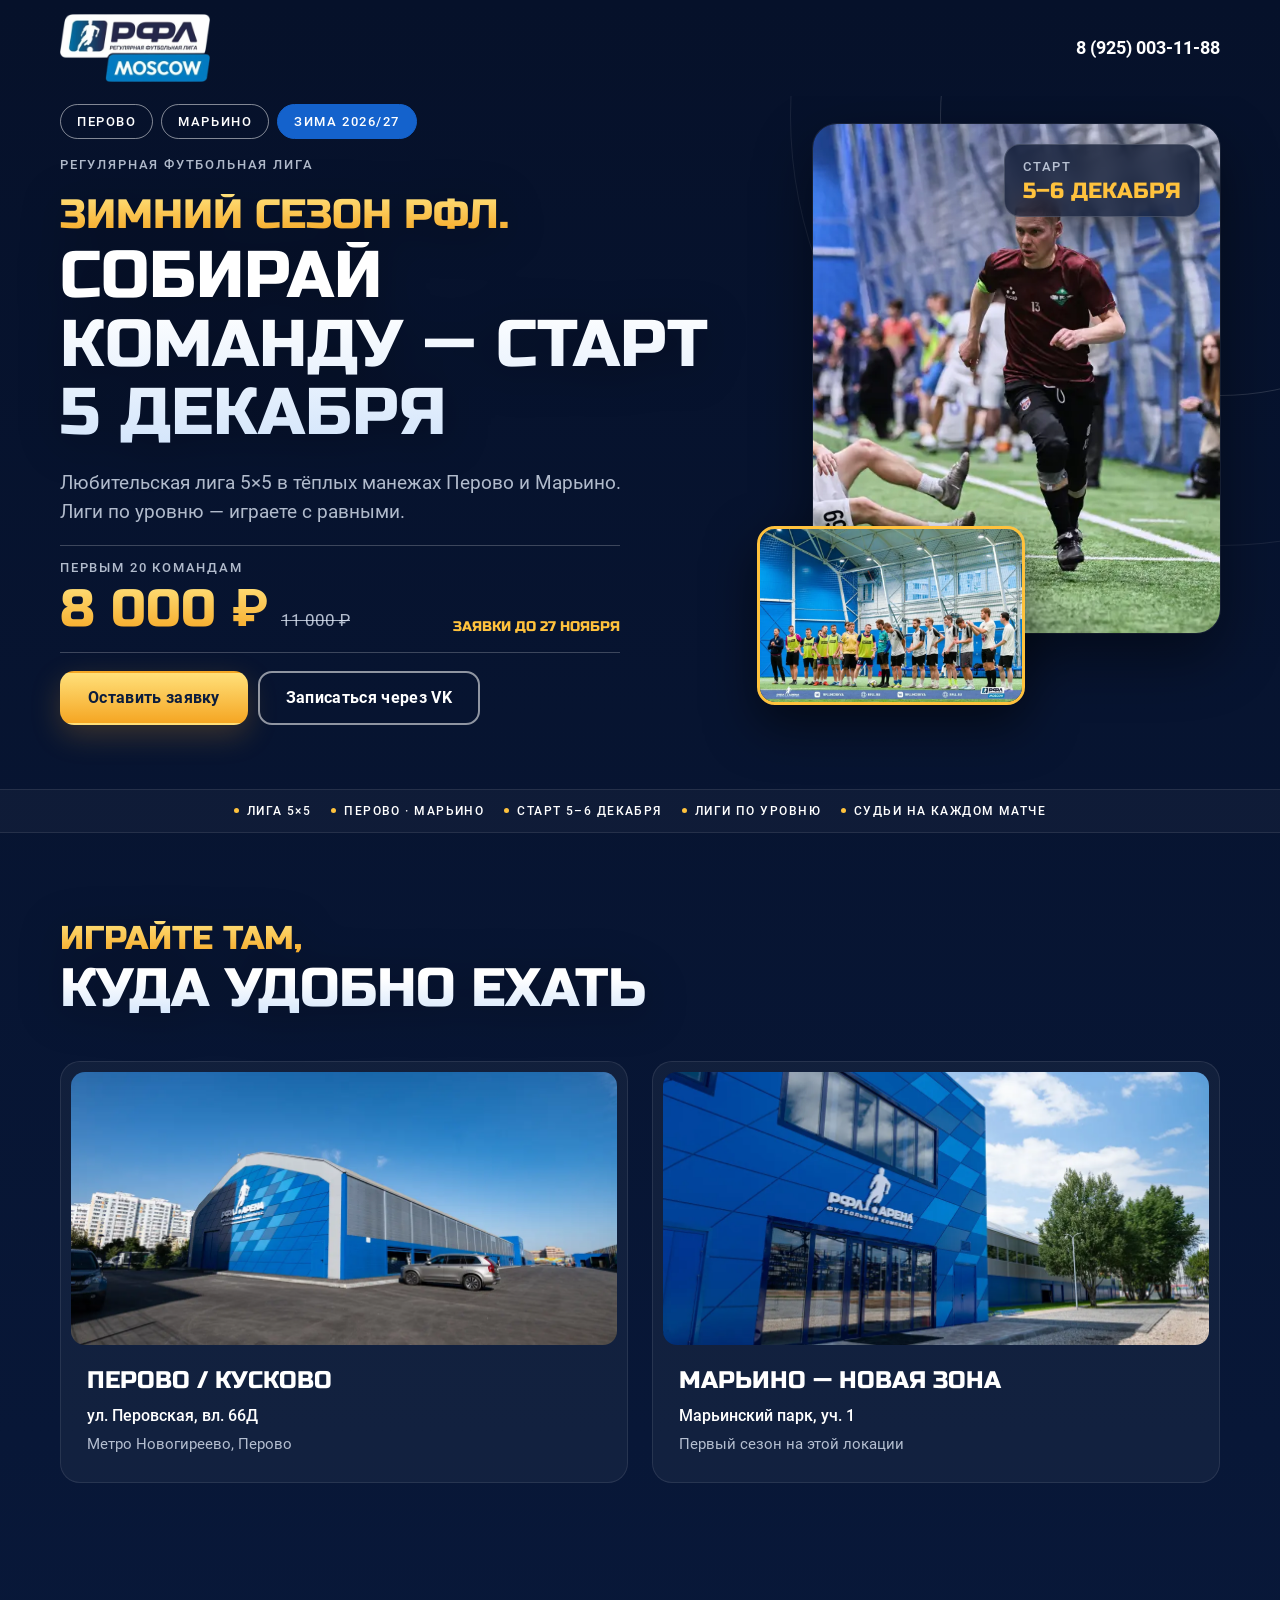
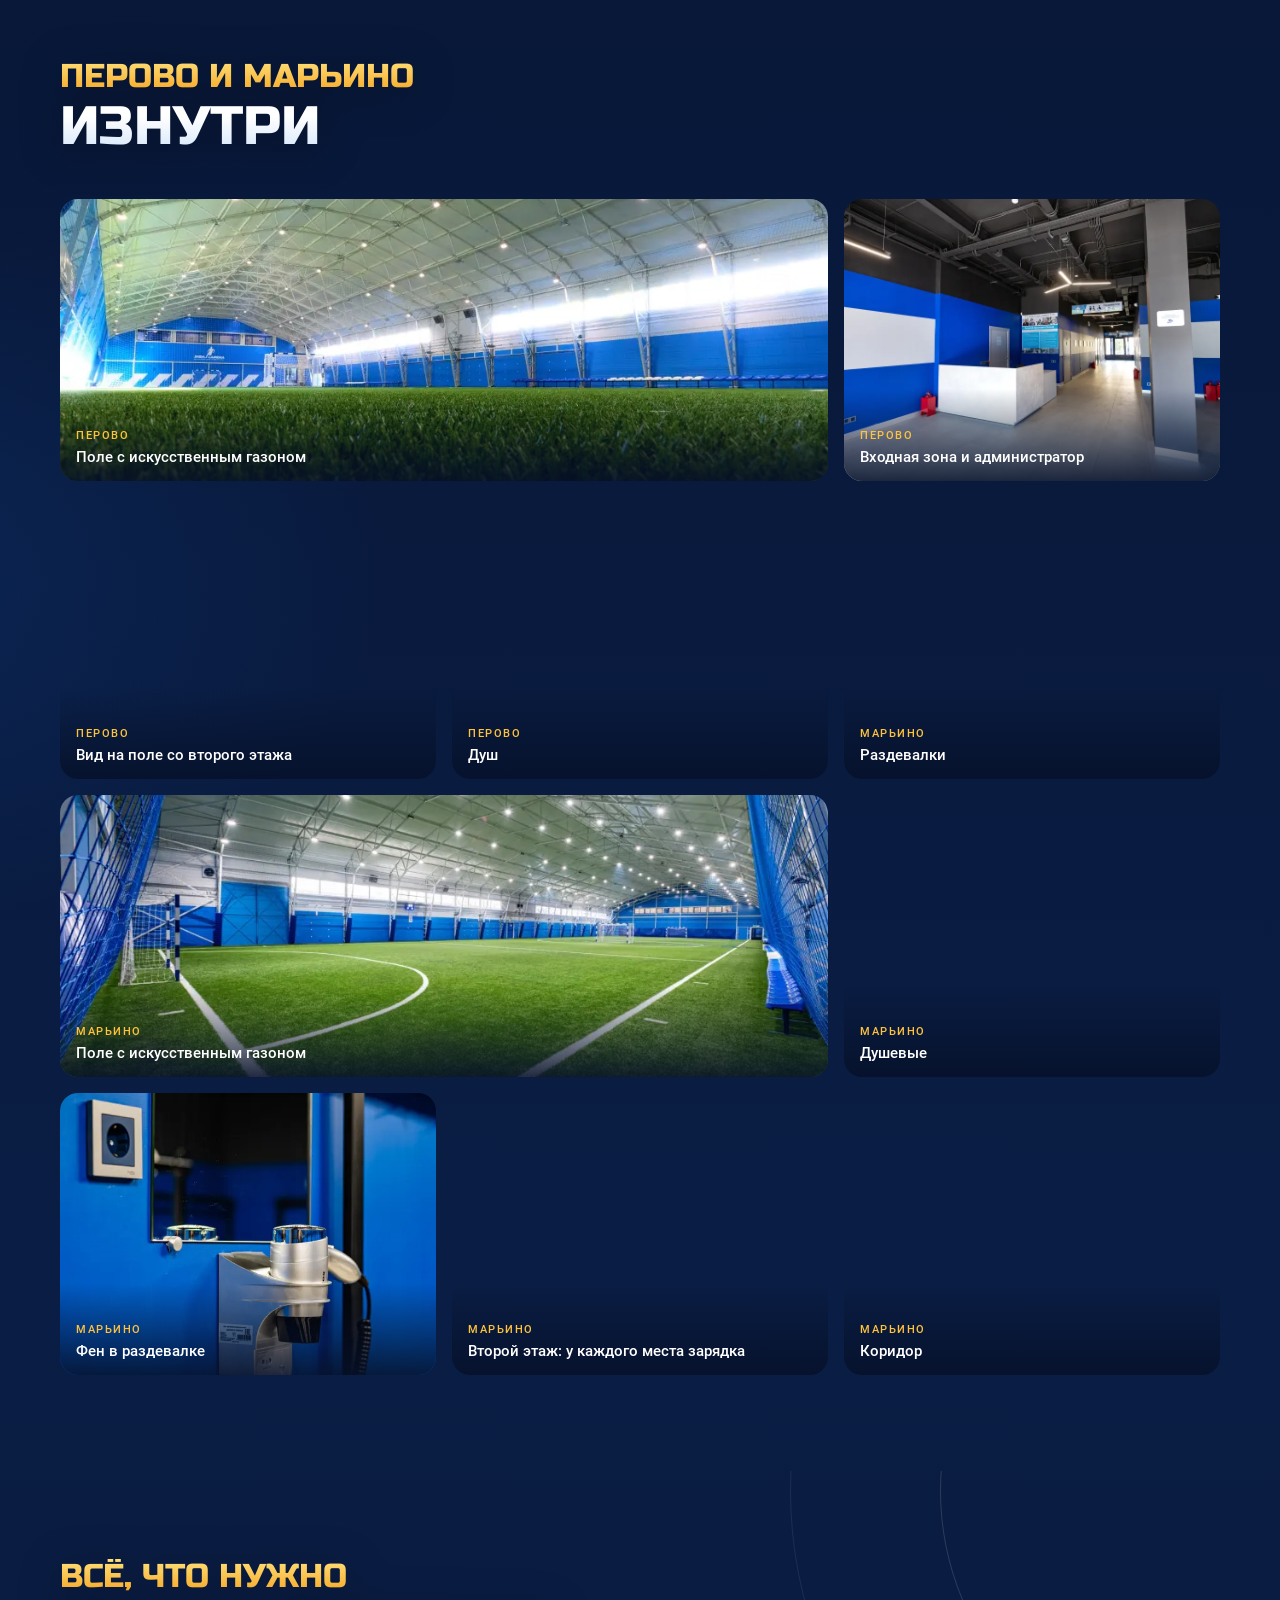
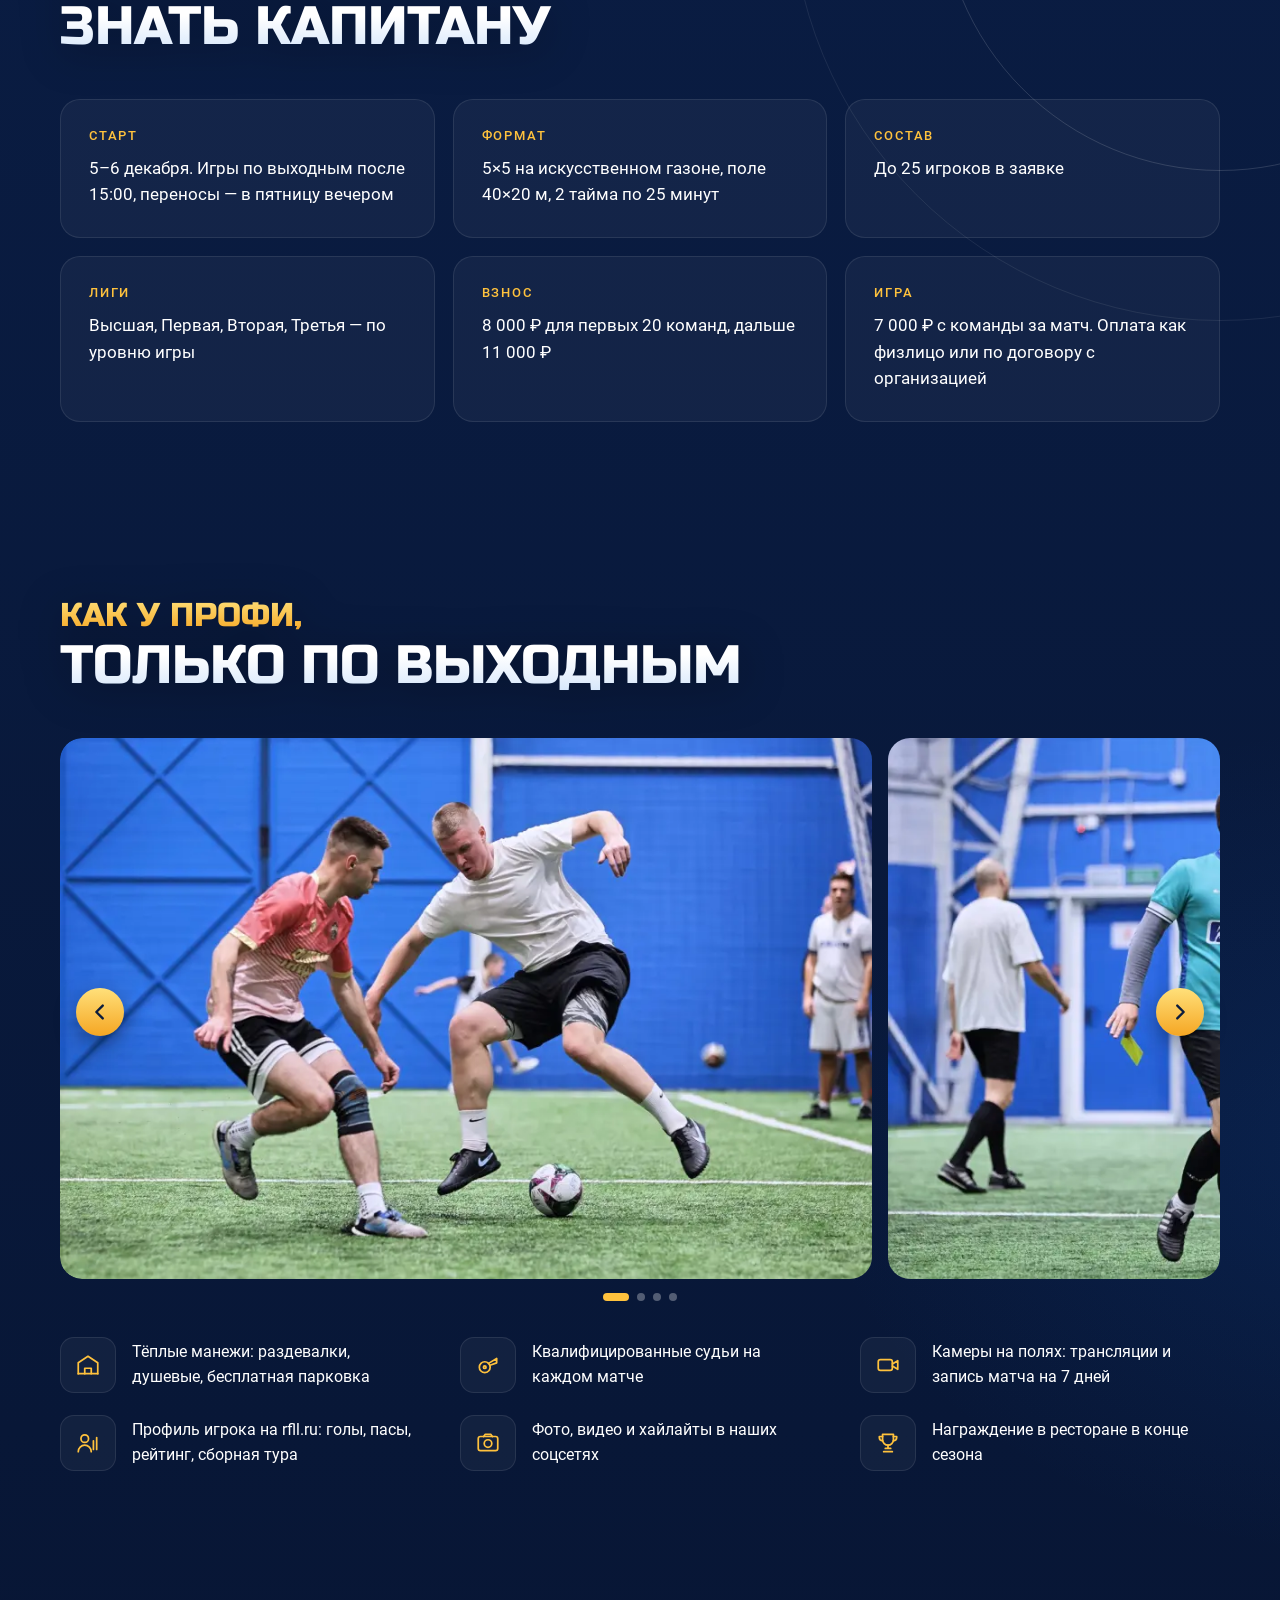
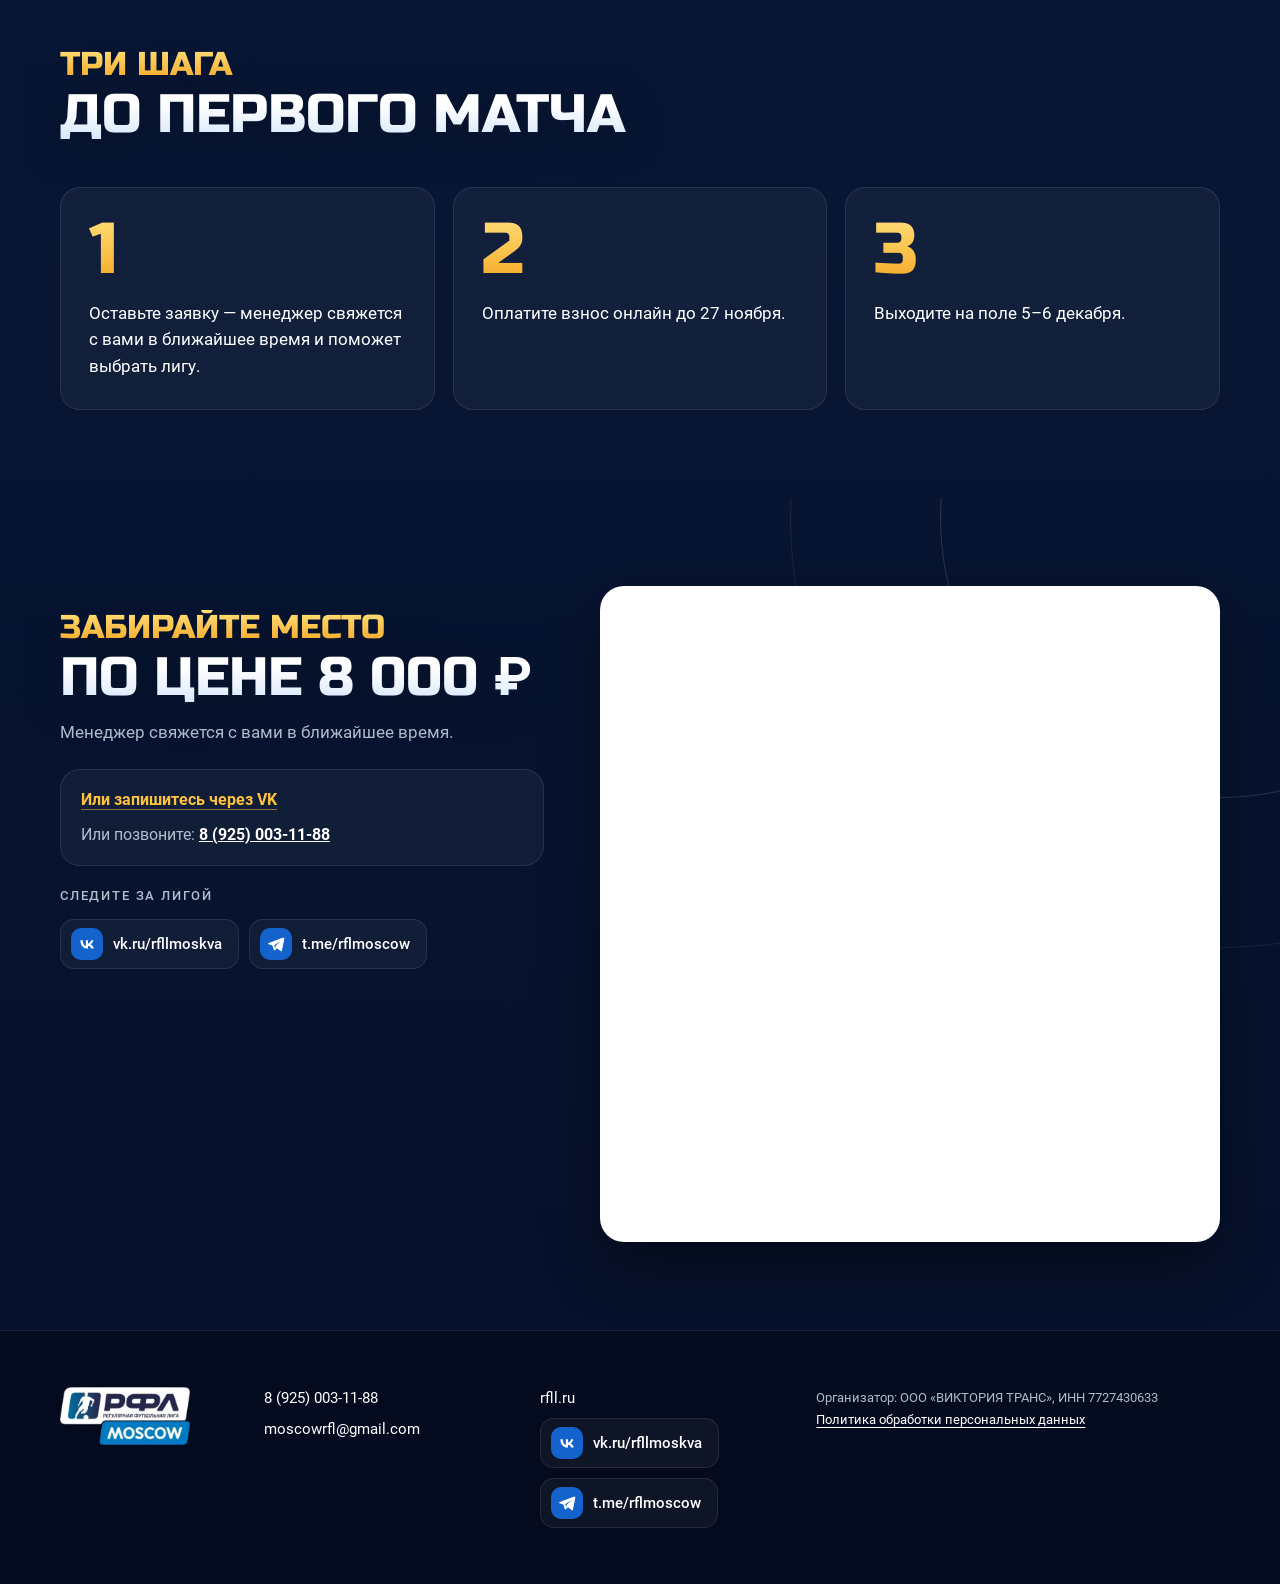
==== commit 853a96f3: "Факты вместо бегущей строки: вертикальная полоса слева на ПК, строка на телефоне Co-Authored-By: Cla" ====
--- a/index.html
+++ b/index.html
@@ -85,8 +85,8 @@
       </div>
     </section>
 
-    <!-- Бегущая строка -->
-    <div class="ticker" aria-hidden="true"><div class="ticker__track" id="ticker"></div></div>
+    <!-- Короткие факты (телефон и планшет) -->
+    <ul class="facts" id="facts"></ul>
 
     <!-- 2. Два дивизиона -->
     <section class="section" id="divisions">
@@ -194,6 +194,9 @@
     </div>
   </footer>
 
+  <!-- Короткие факты — вертикальная полоса слева (широкий экран) -->
+  <aside class="side-strip" id="side-strip" aria-hidden="true"></aside>
+
   <!-- Просмотр фото крупно -->
   <dialog class="viewer" id="viewer" aria-label="Фото крупно">
     <img id="viewer-img" alt="">
--- a/style.css
+++ b/style.css
@@ -220,7 +220,7 @@
     border-width: 3px; box-shadow: 0 20px 50px rgba(0, 0, 0, .55);
   }
   .hero__badge {
-    display: grid; gap: 4px; position: absolute; top: 24px; right: -18px;
+    display: grid; gap: 4px; position: absolute; top: 20px; right: 20px;
     padding: 14px 18px; border-radius: 16px;
     background: rgba(6, 17, 42, .72); border: 1px solid rgba(255, 255, 255, .16);
     backdrop-filter: blur(10px); -webkit-backdrop-filter: blur(10px);
@@ -229,32 +229,51 @@
   .hero__badge b { font: 400 22px/1 var(--font-head); text-transform: uppercase; color: var(--gold); }
 }
 /* Низкие экраны телефонов (iPhone SE и т.п.): всё должно влезть до кнопки */
-@media (max-width: 559px) and (max-height: 700px) {
+/* Телефоны: размеры зависят только от ширины экрана. От высоты — нельзя:
+   она меняется, когда браузер прячет панели, и вёрстка начинает прыгать */
+@media (max-width: 559px) {
   .header__in { height: 62px; }
   .hero .chips { display: none; }
   .hero__text { gap: 10px; }
-  .hero__title { font-size: 26px; }
+  .hero__title { font-size: clamp(26px, 7.4vw, 31px); }
   .hero__sub { font-size: 14px; }
   .offer { padding: 10px 0 12px; }
-  .offer__price { font-size: 32px; }
-  .btn { min-height: 48px; }
+  .offer__price { font-size: 34px; }
+  .btn { min-height: 50px; }
   .hero__btns { gap: 8px; }
 }
 
-/* ---------- Бегущая строка ---------- */
-.ticker {
-  overflow: hidden; white-space: nowrap;
+/* ---------- Короткие факты ---------- */
+/* Телефон и планшет: спокойная строка под первым экраном, без анимации */
+.facts {
+  list-style: none; margin: 0; padding: 14px 20px;
+  display: flex; flex-wrap: wrap; justify-content: center; gap: 10px 20px;
   border-top: 1px solid var(--card-line); border-bottom: 1px solid var(--card-line);
   background: rgba(255, 255, 255, .03);
-  padding: 14px 0;
-}
-.ticker__track { display: inline-flex; animation: ticker 40s linear infinite; }
-.ticker__track span {
+}
+.facts li {
   display: inline-flex; align-items: center;
-  font: 400 15px/1 var(--font-head); text-transform: uppercase; letter-spacing: .04em; color: var(--white);
-}
-.ticker__track span::after { content: ''; width: 8px; height: 8px; margin: 0 22px; border-radius: 50%; background: var(--gold); }
-@keyframes ticker { to { transform: translateX(-50%); } }
+  font: 500 12px/1.2 var(--font-text); letter-spacing: .12em; text-transform: uppercase; color: var(--white);
+}
+.facts li::before { content: ''; width: 5px; height: 5px; margin-right: 8px; border-radius: 50%; background: var(--gold); }
+
+/* Широкий экран: вертикальная полоса у левого края, читается снизу вверх */
+.side-strip { display: none; }
+@media (min-width: 1300px) and (min-height: 720px) {
+  .facts { display: none; }
+  .side-strip {
+    position: fixed; z-index: 5; top: 50%; left: max(16px, calc((100vw - var(--wrap)) / 2 - 44px));
+    transform: translateY(-50%) rotate(180deg);
+    writing-mode: vertical-rl;
+    display: flex; align-items: center;
+    padding: 16px 0;
+    border-left: 1px solid var(--card-line);
+    font: 500 11px/1 var(--font-text); letter-spacing: .16em; text-transform: uppercase;
+    color: var(--muted); white-space: nowrap;
+  }
+  .side-strip span { display: inline-flex; align-items: center; }
+  .side-strip span + span::before { content: ''; width: 4px; height: 4px; margin: 14px 0; border-radius: 50%; background: var(--gold); }
+}
 
 /* Появление первого экрана по очереди при загрузке */
 @keyframes rise { from { opacity: 0; transform: translateY(22px); } to { opacity: 1; transform: none; } }
@@ -336,13 +355,14 @@
 /* 4. Что получает команда — карусель фото с матчей */
 .carousel { position: relative; margin-bottom: 36px; }
 .carousel__track {
-  display: grid; grid-auto-flow: column; grid-auto-columns: 100%;
+  display: grid; grid-auto-flow: column; grid-auto-columns: 88%;
   column-gap: 12px; overflow-x: auto; scroll-snap-type: x mandatory;
   border-radius: 22px; scrollbar-width: none;
 }
 .carousel__track::-webkit-scrollbar { display: none; }
 .carousel__slide { scroll-snap-align: start; }
-.carousel__slide .photo { aspect-ratio: 4 / 3; border-radius: 22px; }
+/* фото в родном формате 3:2 — без обрезки */
+.carousel__slide .photo { aspect-ratio: 3 / 2; border-radius: 22px; }
 .carousel__btn {
   position: absolute; top: calc(50% - 32px); z-index: 2;
   width: 48px; height: 48px; border-radius: 50%; border: 0; cursor: pointer;
@@ -360,7 +380,7 @@
 }
 .carousel__dots button.is-on { width: 26px; background: var(--gold); }
 @media (min-width: 760px) {
-  .carousel__slide .photo { aspect-ratio: 16 / 8; }
+  .carousel__track { grid-auto-columns: 70%; column-gap: 16px; }
   .carousel__btn { display: grid; }
 }
 .benefits { list-style: none; margin: 0; padding: 0; display: grid; gap: 18px; }
@@ -477,9 +497,10 @@
   padding: 10px 16px calc(10px + env(safe-area-inset-bottom));
   background: linear-gradient(0deg, rgba(6, 17, 42, .95) 60%, rgba(6, 17, 42, 0));
   transform: translateY(110%);
-  transition: transform .3s ease;
-}
-.sticky.is-on { transform: none; }
+  visibility: hidden;   /* не просвечивает сквозь прозрачную панель браузера в iOS */
+  transition: transform .3s ease, visibility 0s linear .3s;
+}
+.sticky.is-on { transform: none; visibility: visible; transition: transform .3s ease, visibility 0s; }
 @media (min-width: 900px) { .sticky { display: none; } }
 
 /* ---------- Мягкое появление блоков ---------- */
@@ -487,7 +508,6 @@
 .js-reveal .reveal.is-in { opacity: 1; transform: none; }
 @media (prefers-reduced-motion: reduce) {
   * { scroll-behavior: auto !important; transition: none !important; animation: none !important; }
-  .ticker { overflow-x: auto; }
 }
 
 .noscript { padding: 20px; text-align: center; }
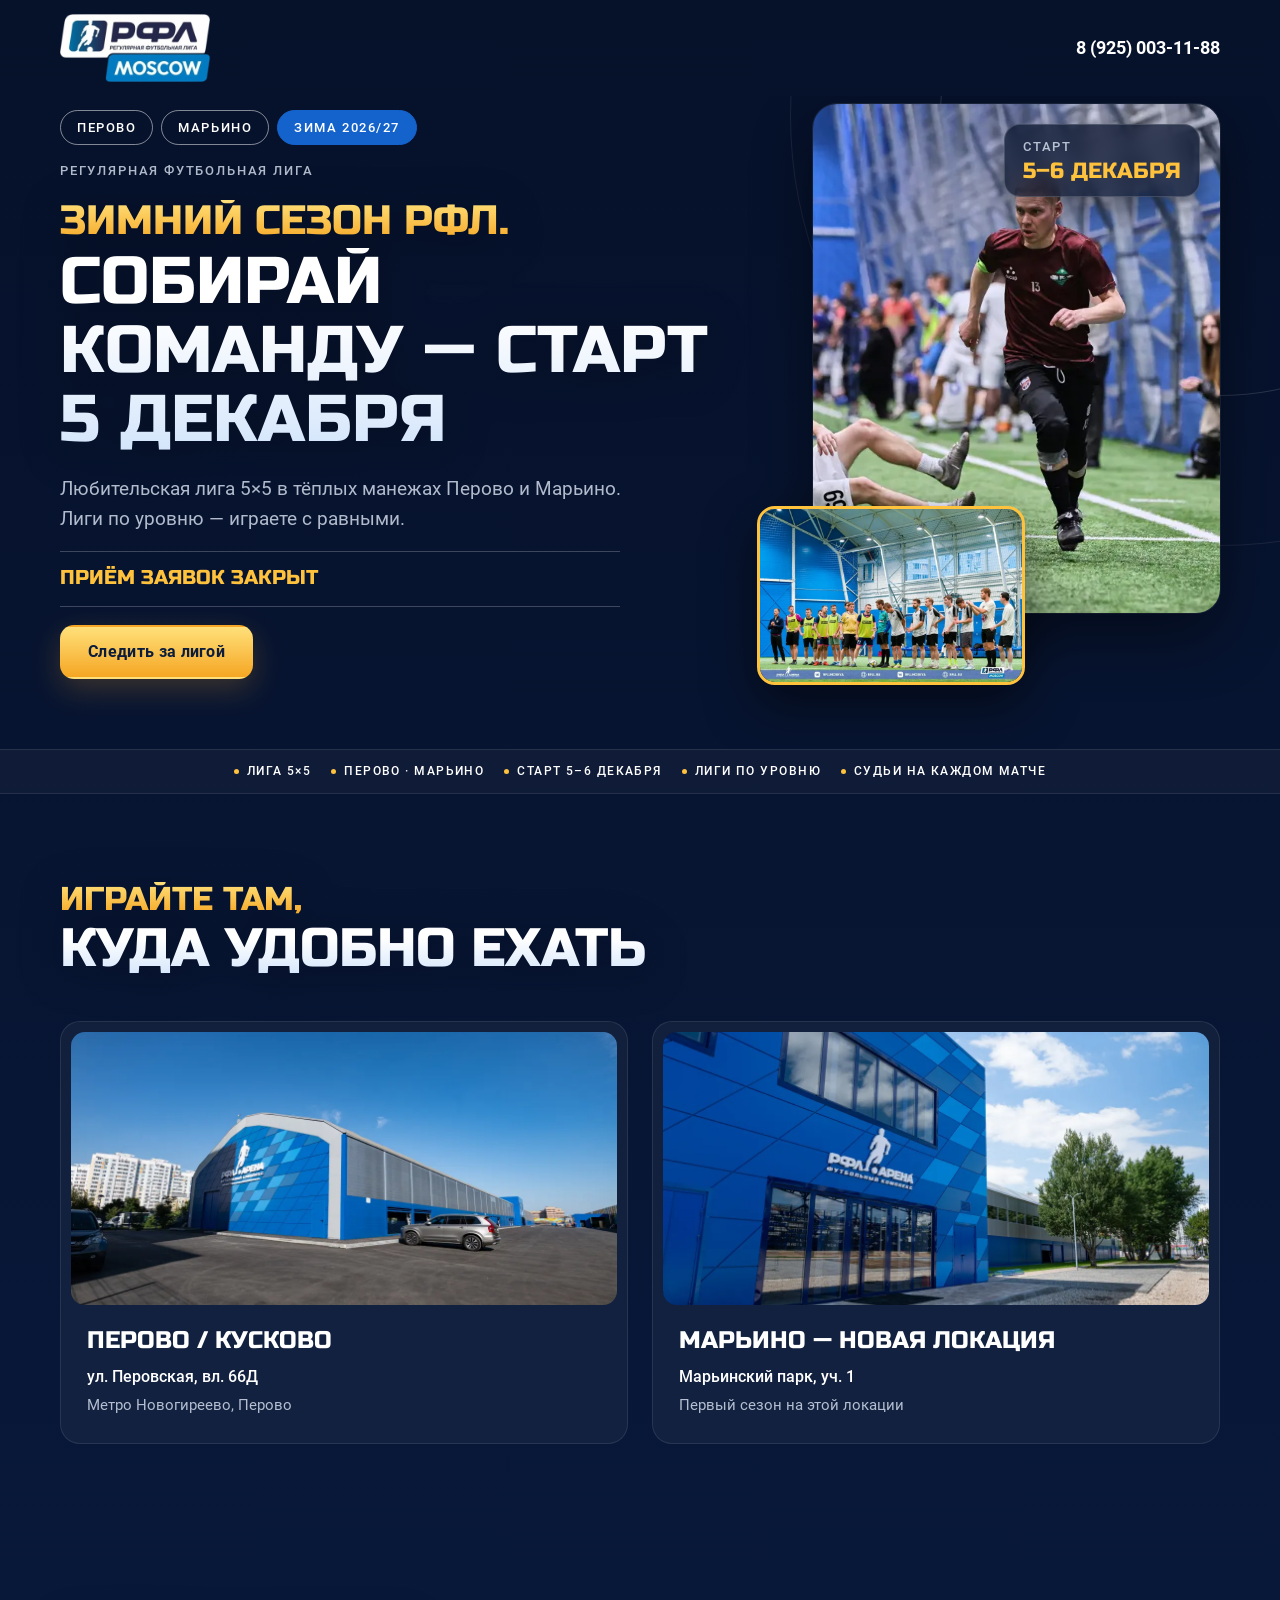
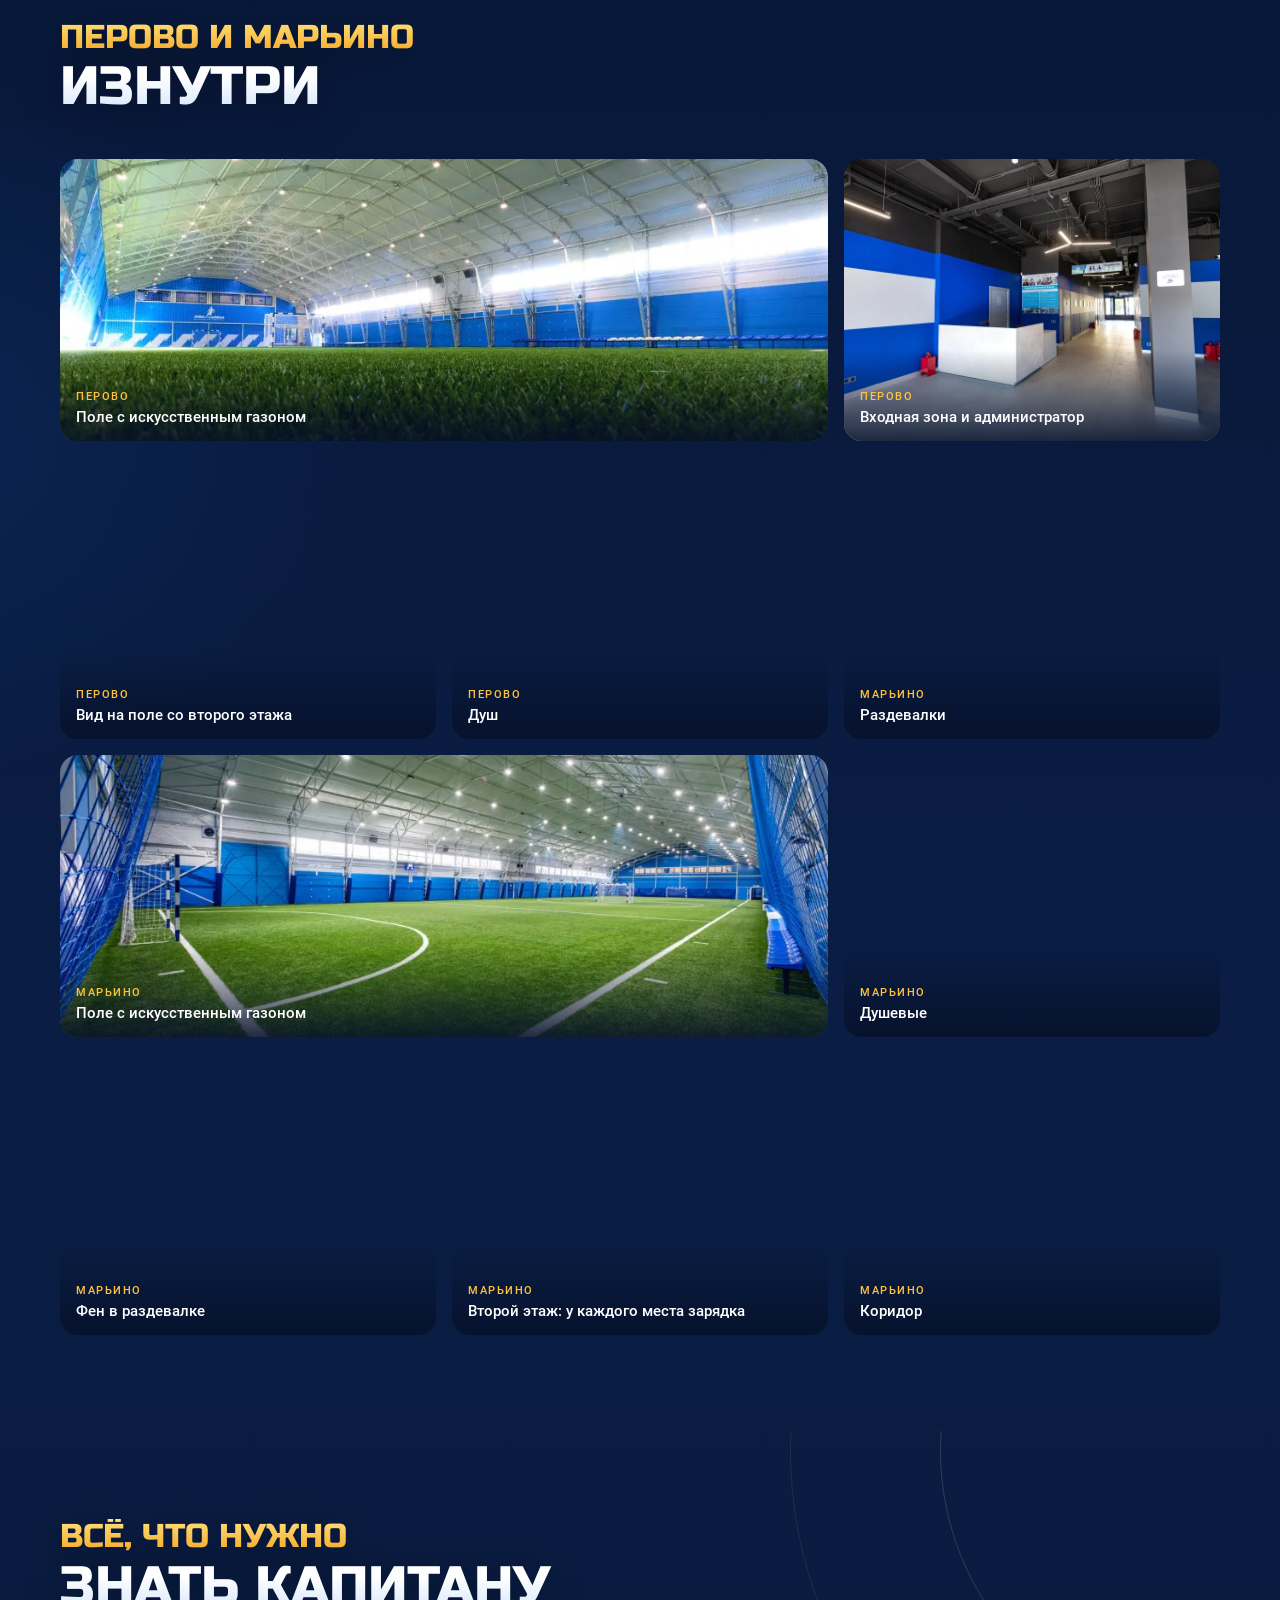
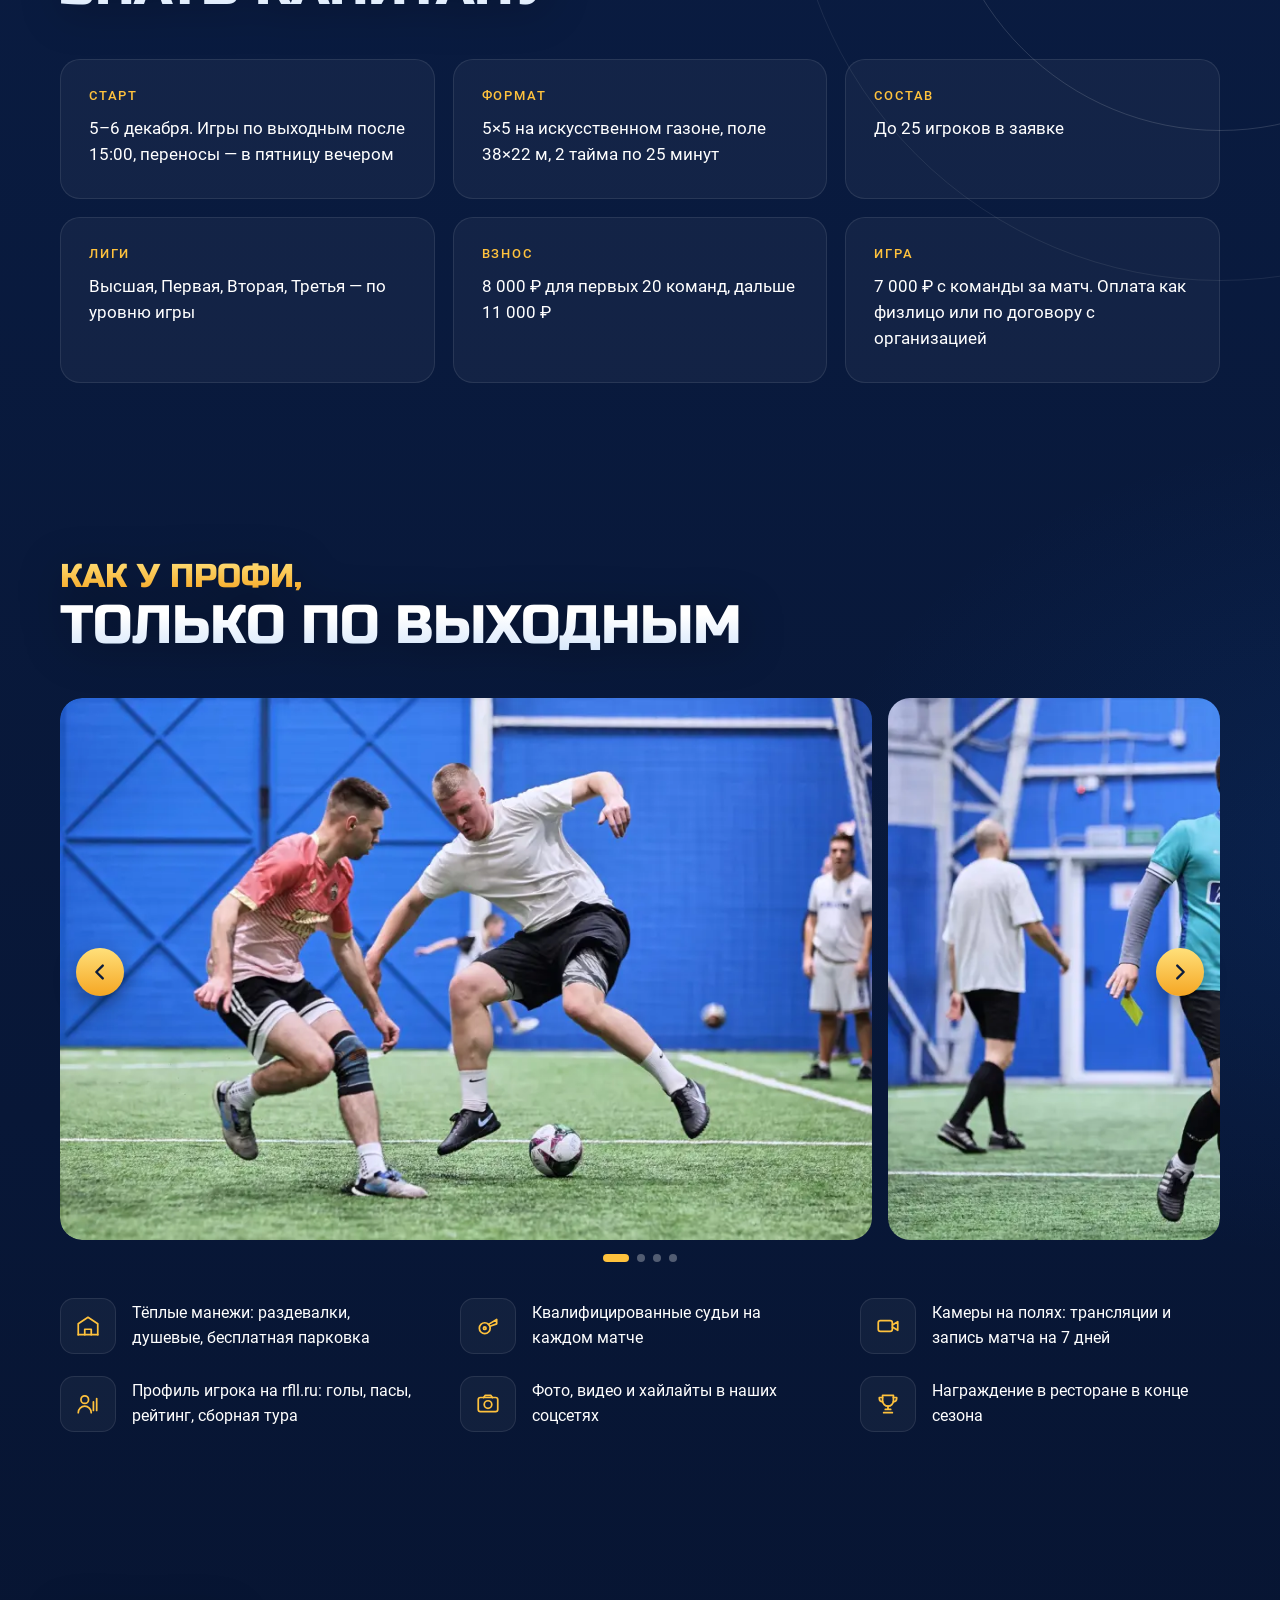
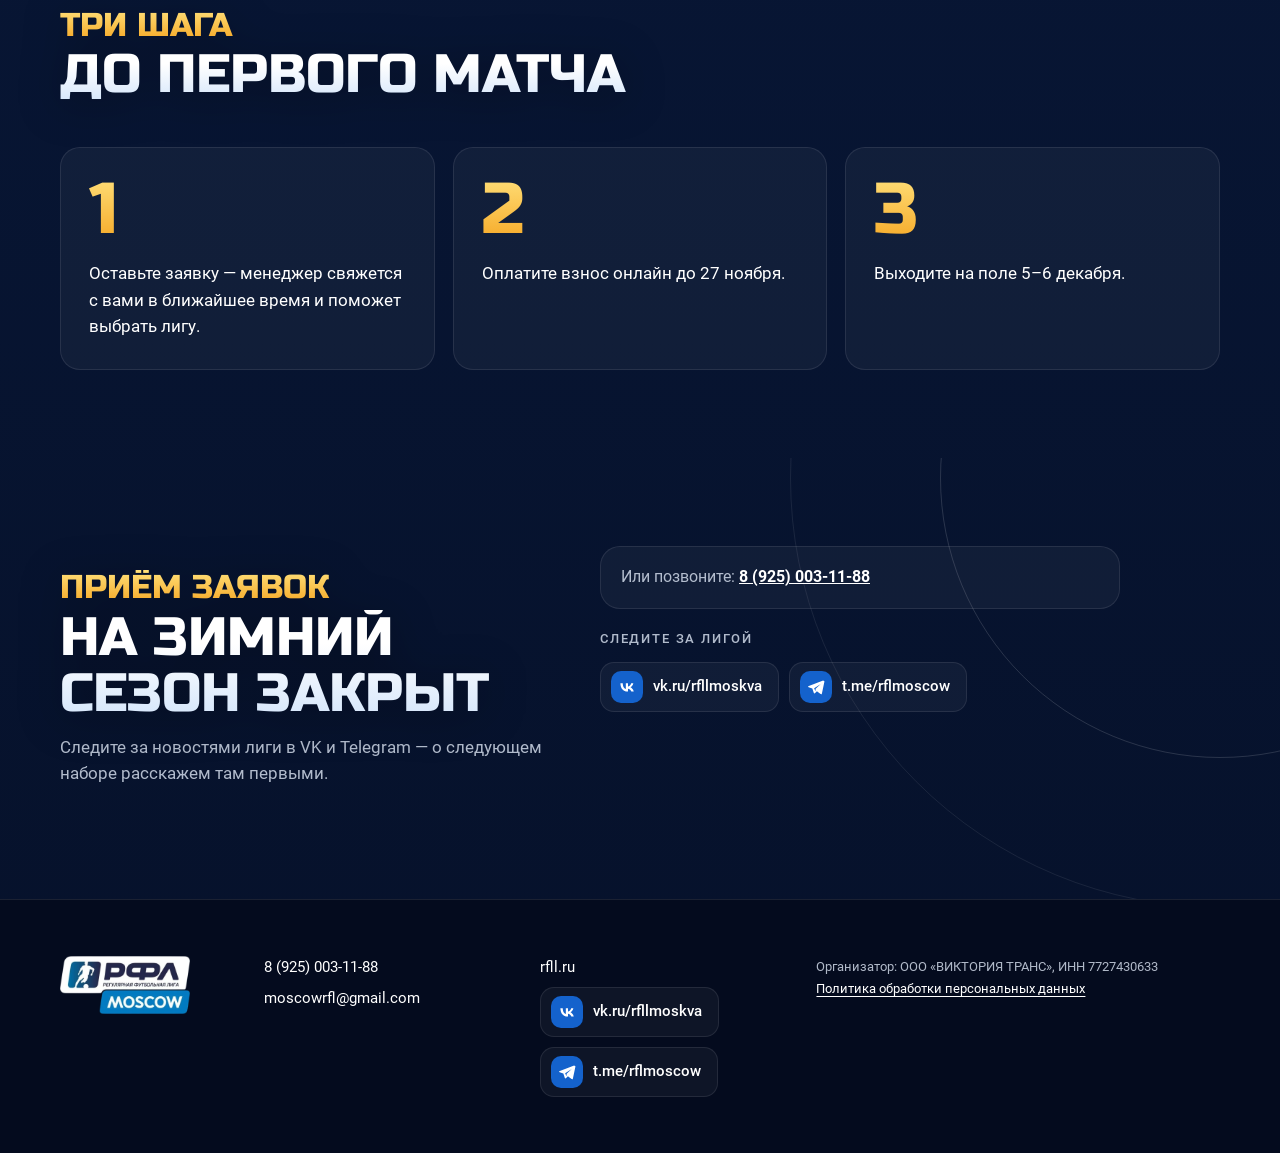
==== commit d1a4b94e: "Автозакрытие заявок 28 ноября, скидка отдельно Co-Authored-By: Claude Opus 5.5 <noreply@anthropic.co" ====
--- a/index.html
+++ b/index.html
@@ -50,11 +50,11 @@
           <p class="eyebrow" data-c="hero.eyebrow"></p>
           <h1 class="hero__title" data-t="hero.title"></h1>
           <p class="hero__sub" data-c="hero.subtitle"></p>
-          <div class="offer" data-discount-only>
-            <span class="label" data-c="earlyTeams"></span>
+          <div class="offer">
+            <span class="label" id="offer-label"></span>
             <div class="offer__row">
               <span class="offer__price" data-price></span>
-              <s class="offer__old" data-old-price></s>
+              <s class="offer__old" data-old-price data-discount-only></s>
             </div>
             <span class="offer__deadline" data-c="deadline"></span>
             <div class="countdown" id="countdown" hidden>
--- a/style.css
+++ b/style.css
@@ -511,3 +511,13 @@
 }
 
 .noscript { padding: 20px; text-align: center; }
+
+/* ---------- Приём заявок закрыт ---------- */
+/* Включается сам по дате applicationsCloseAt из config.js */
+.is-closed .offer .label,
+.is-closed .offer__row,
+.is-closed [data-vk],
+.is-closed #form-box,
+.is-closed .sticky { display: none !important; }
+.is-closed .offer__deadline { font-size: 20px; text-align: left; }
+.is-closed .offer { grid-template-columns: 1fr; }
